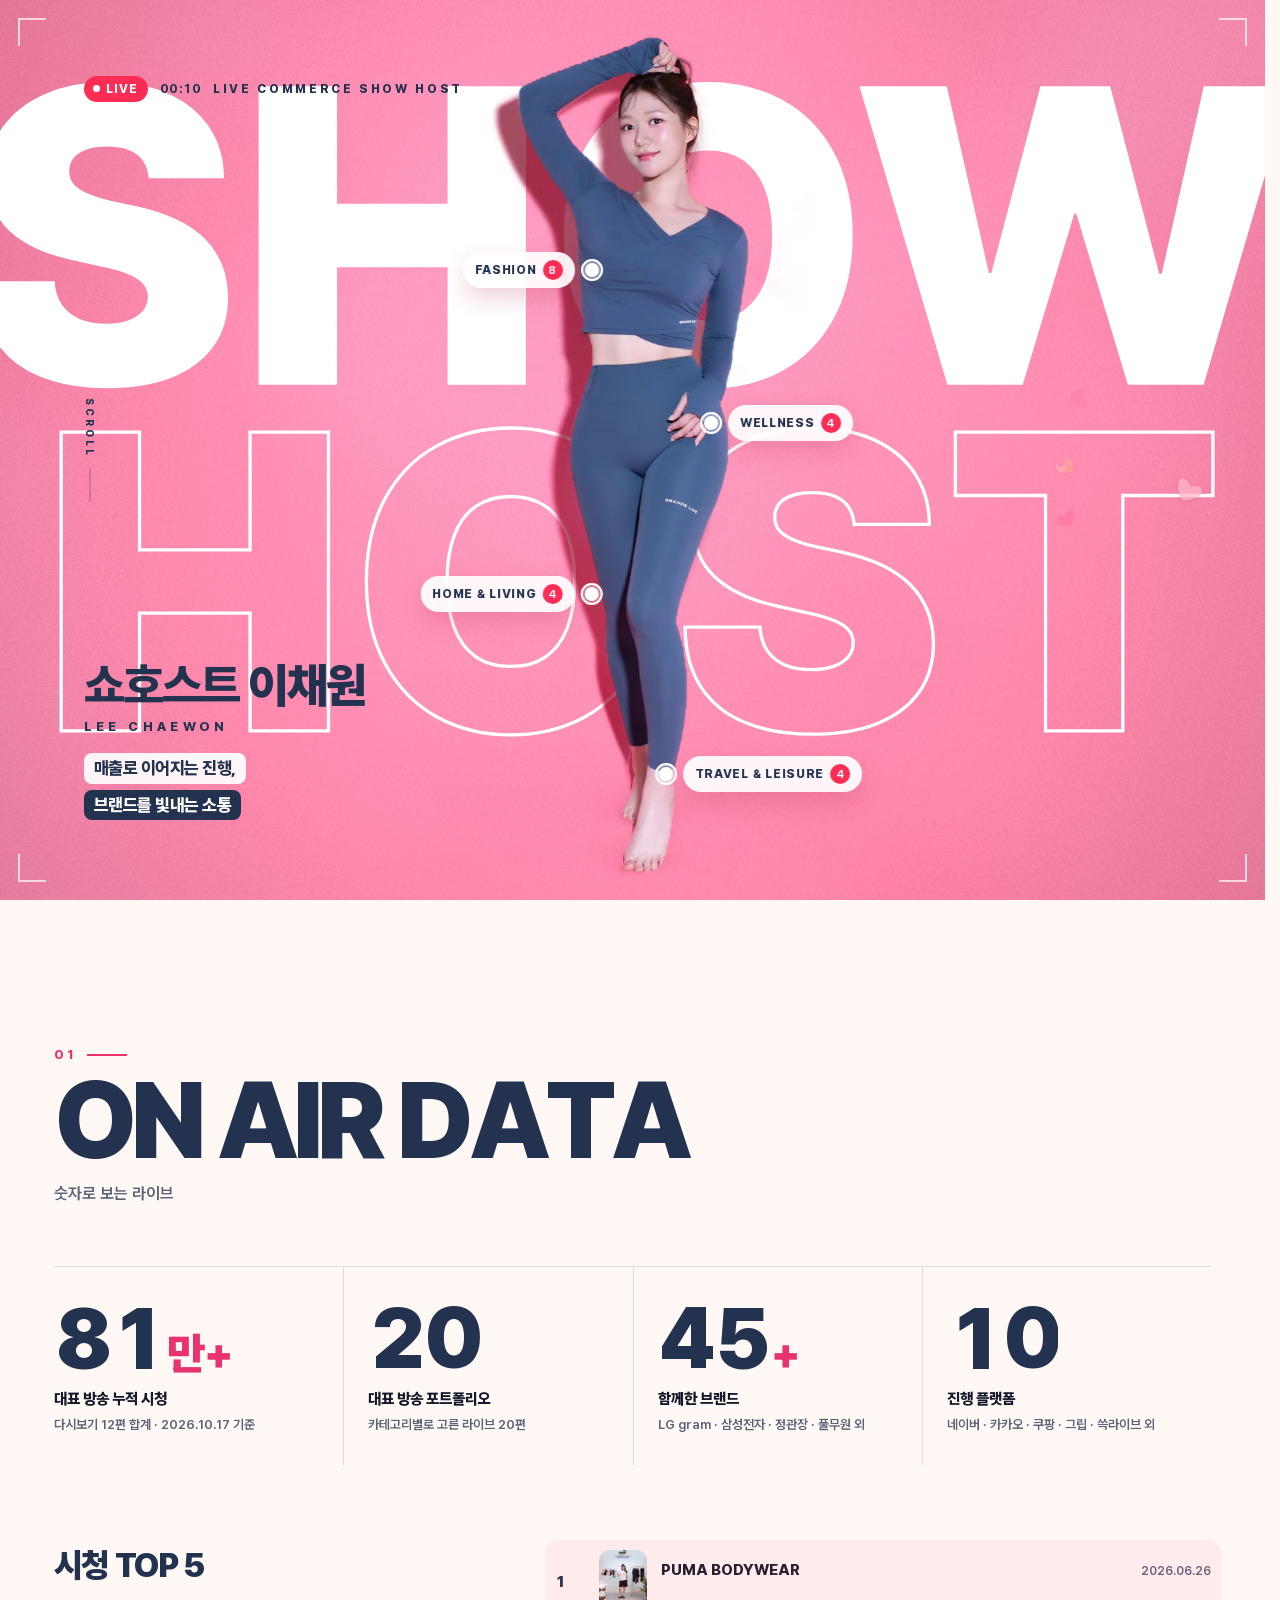
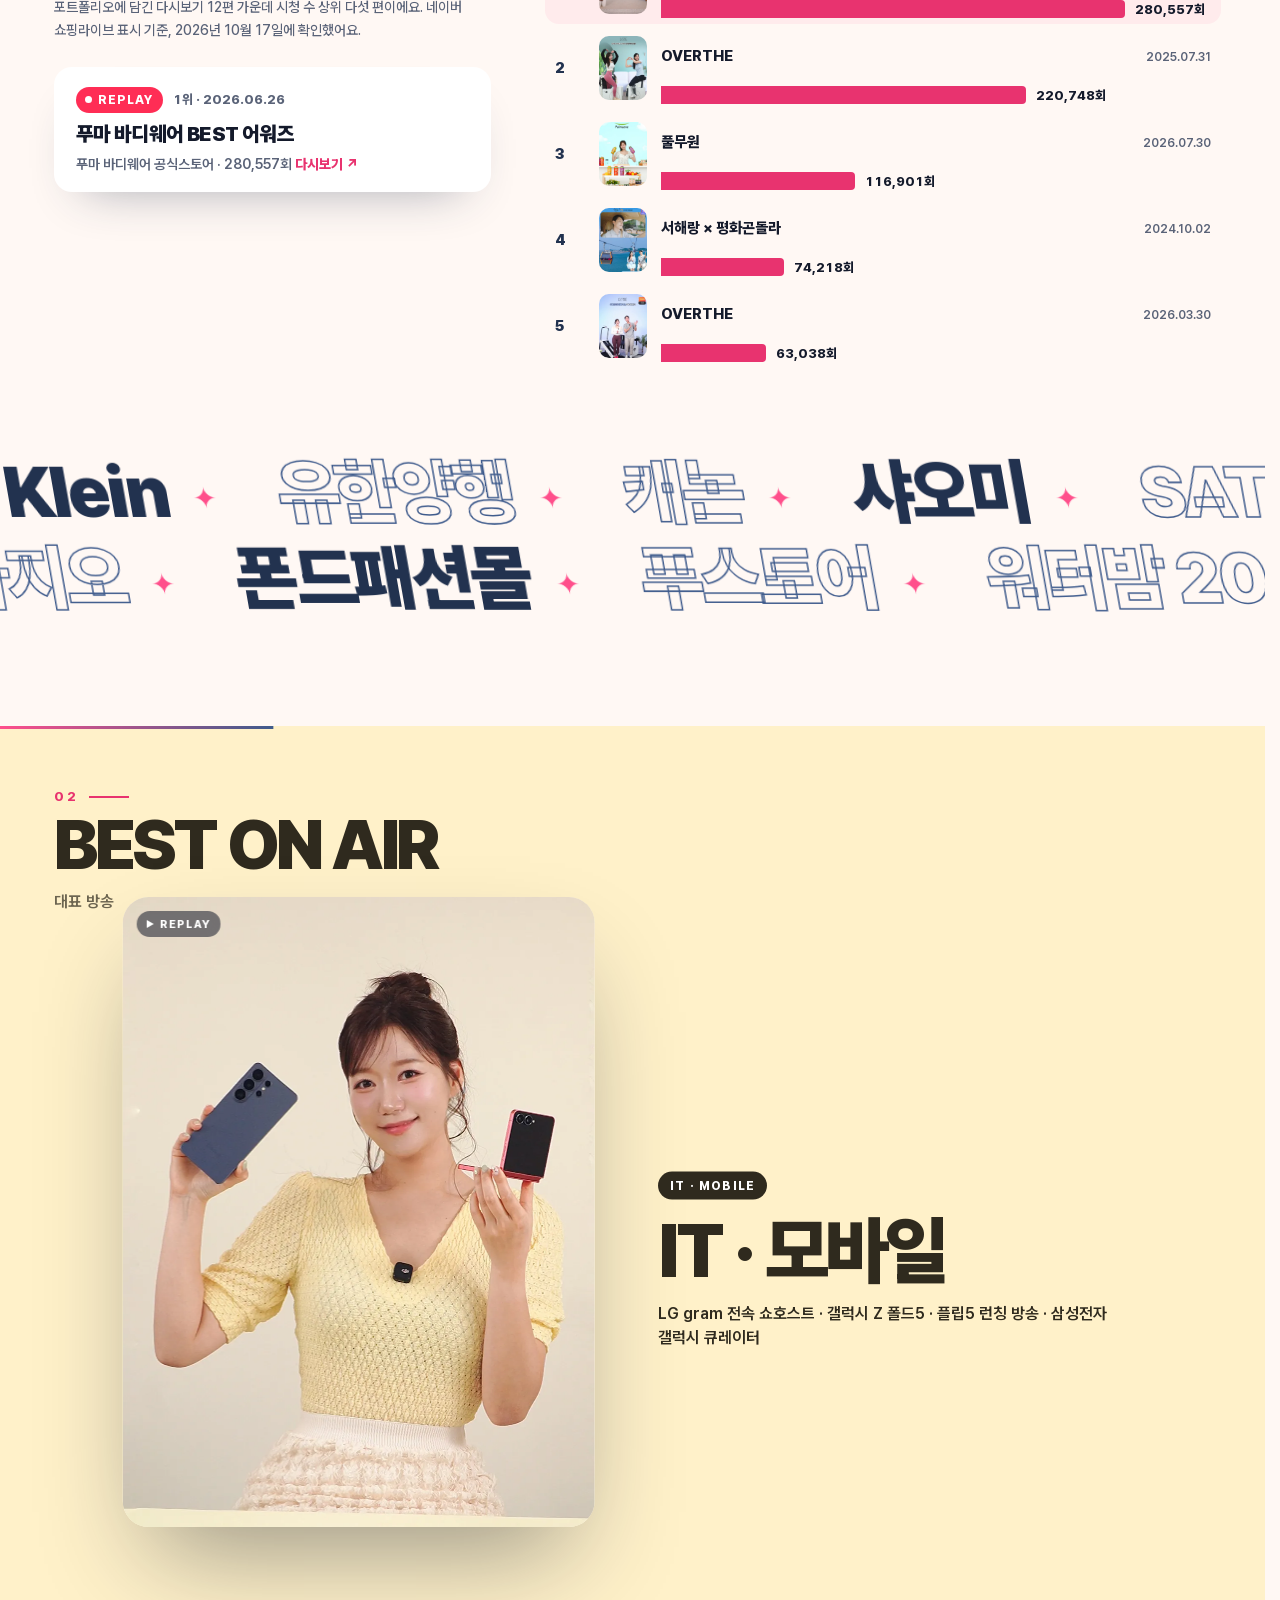
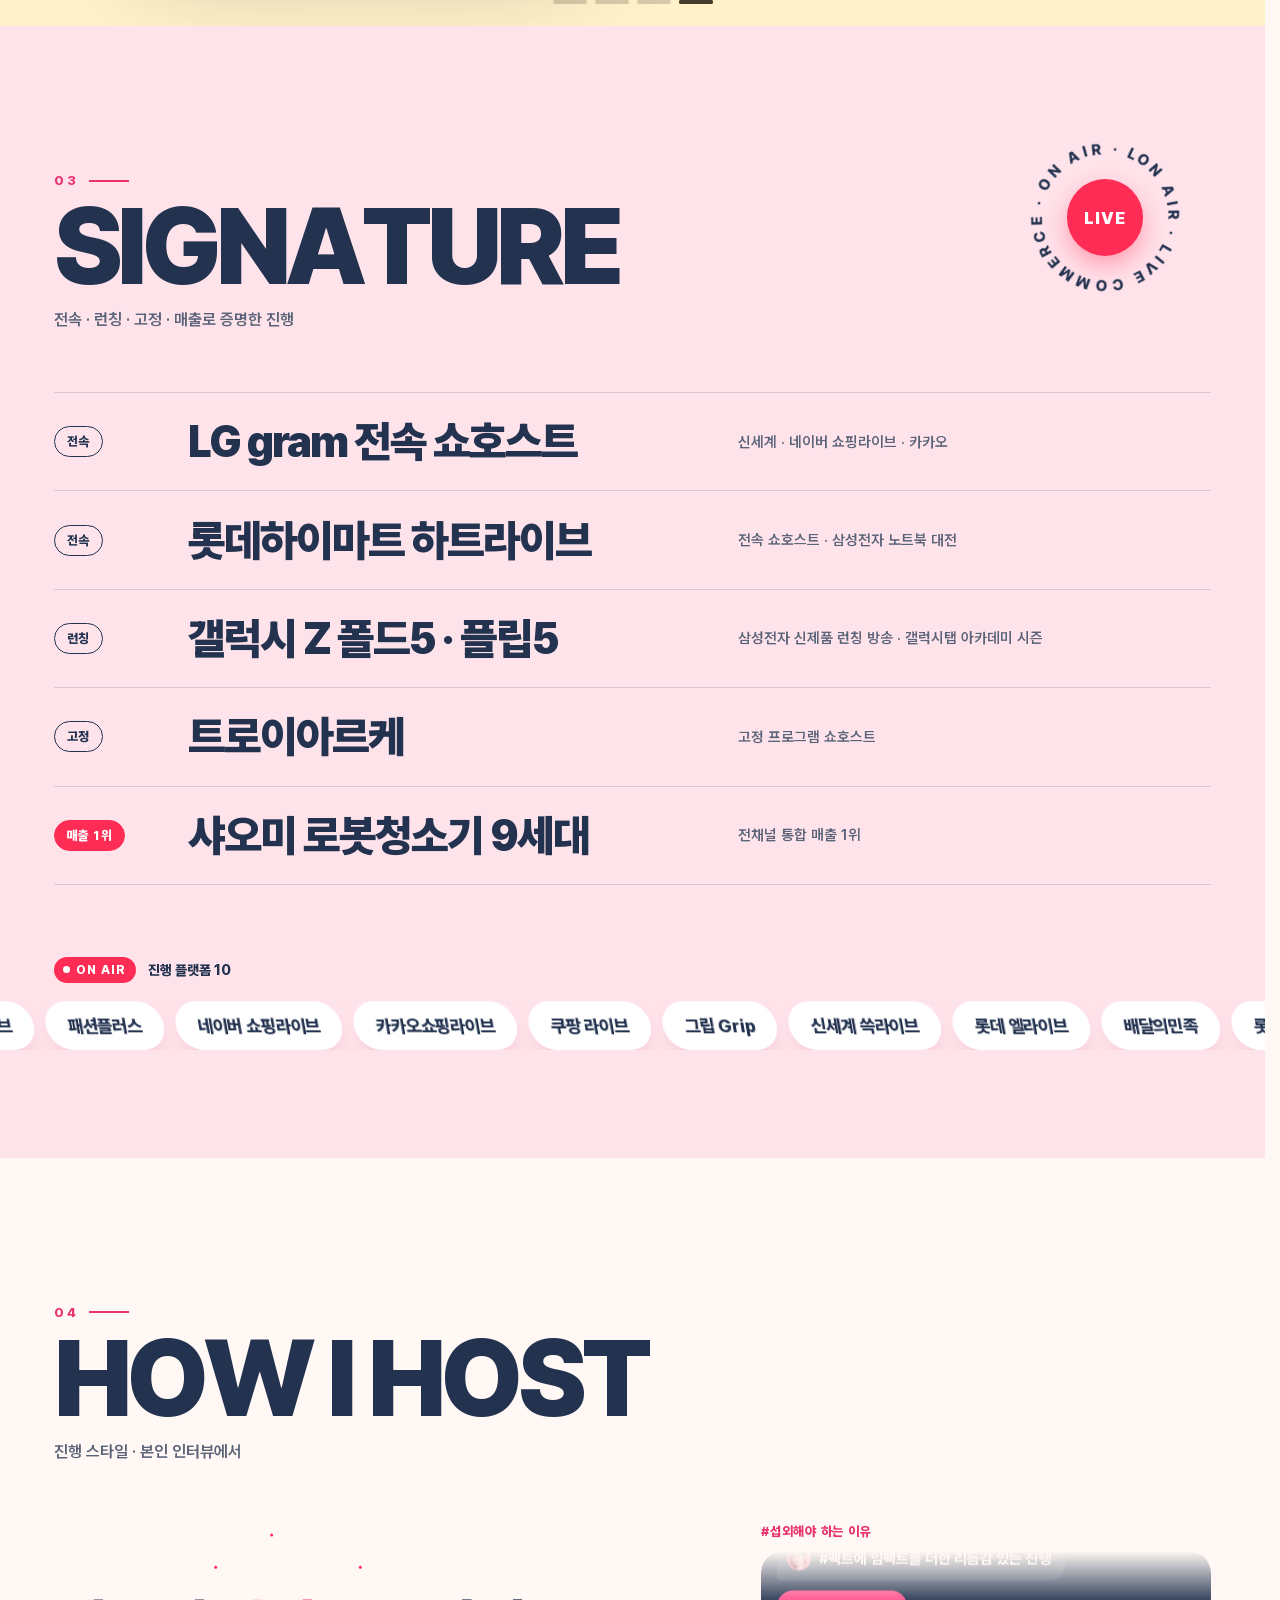
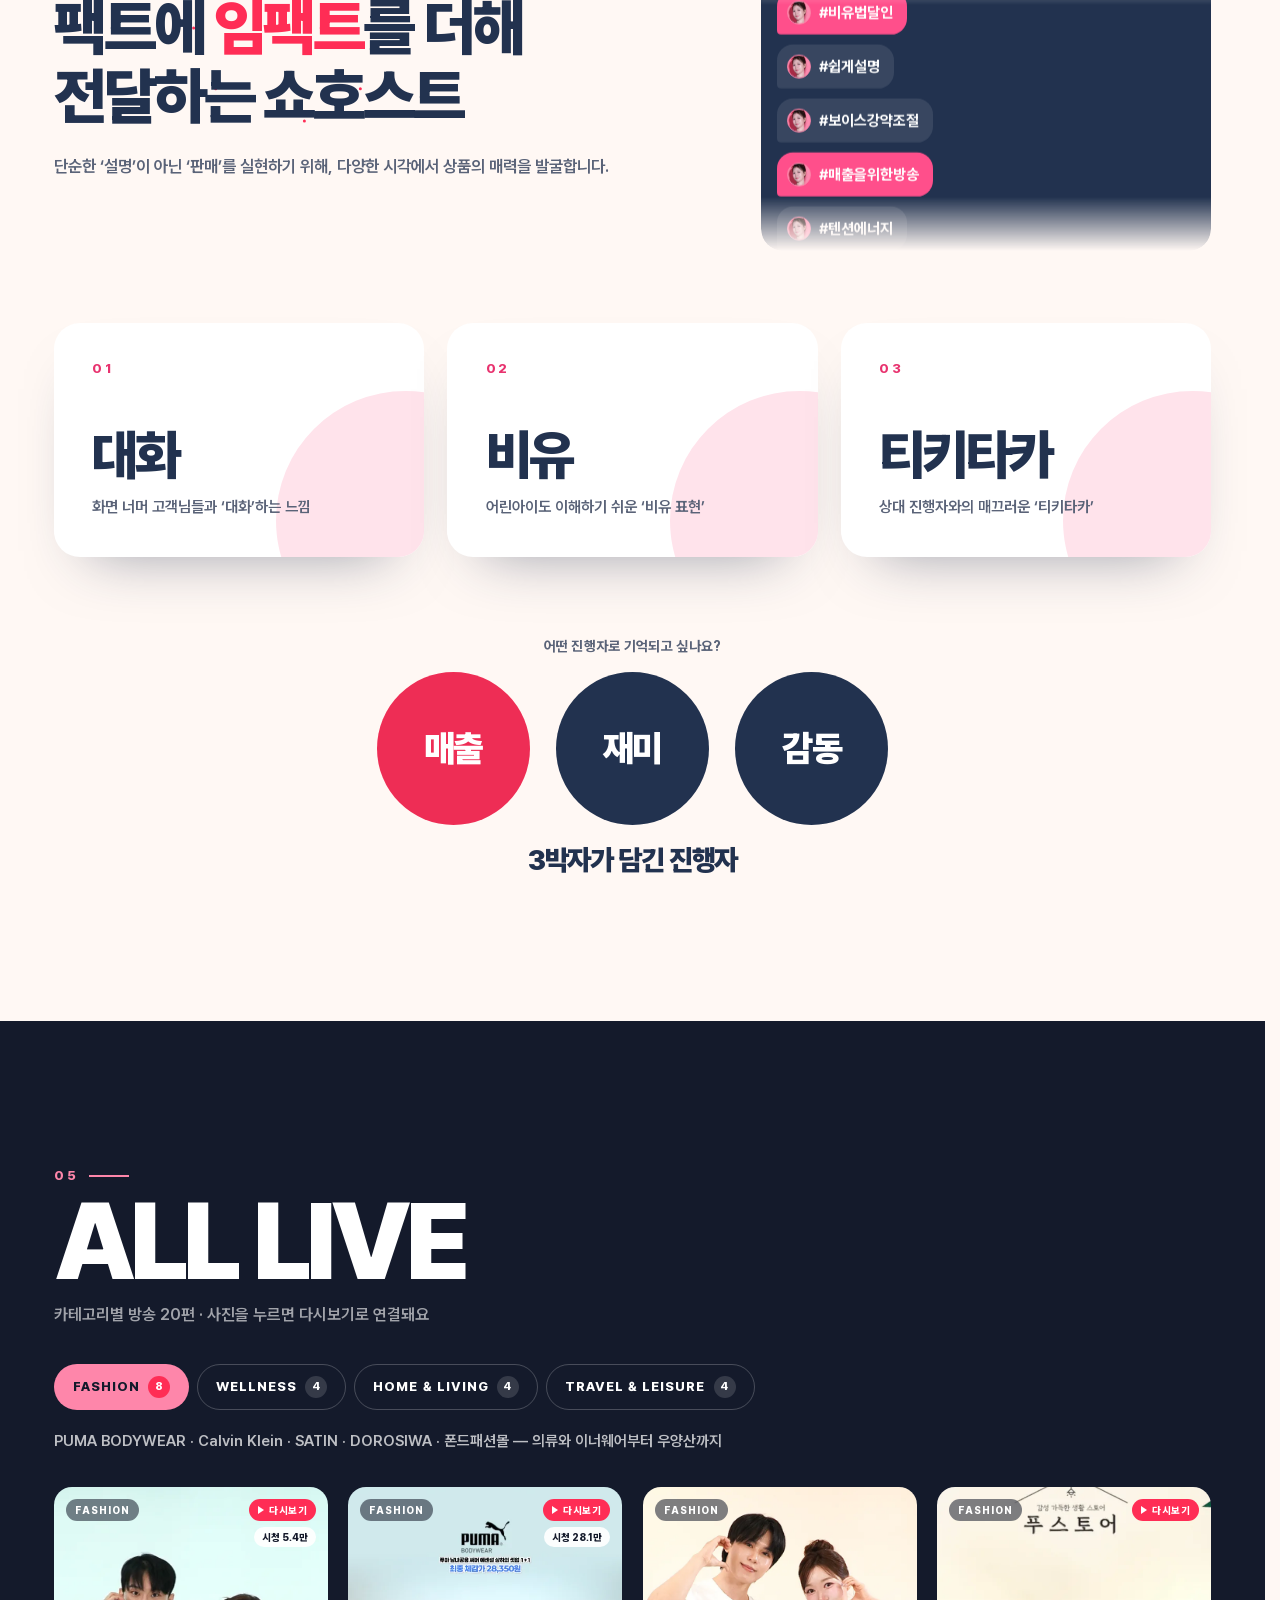
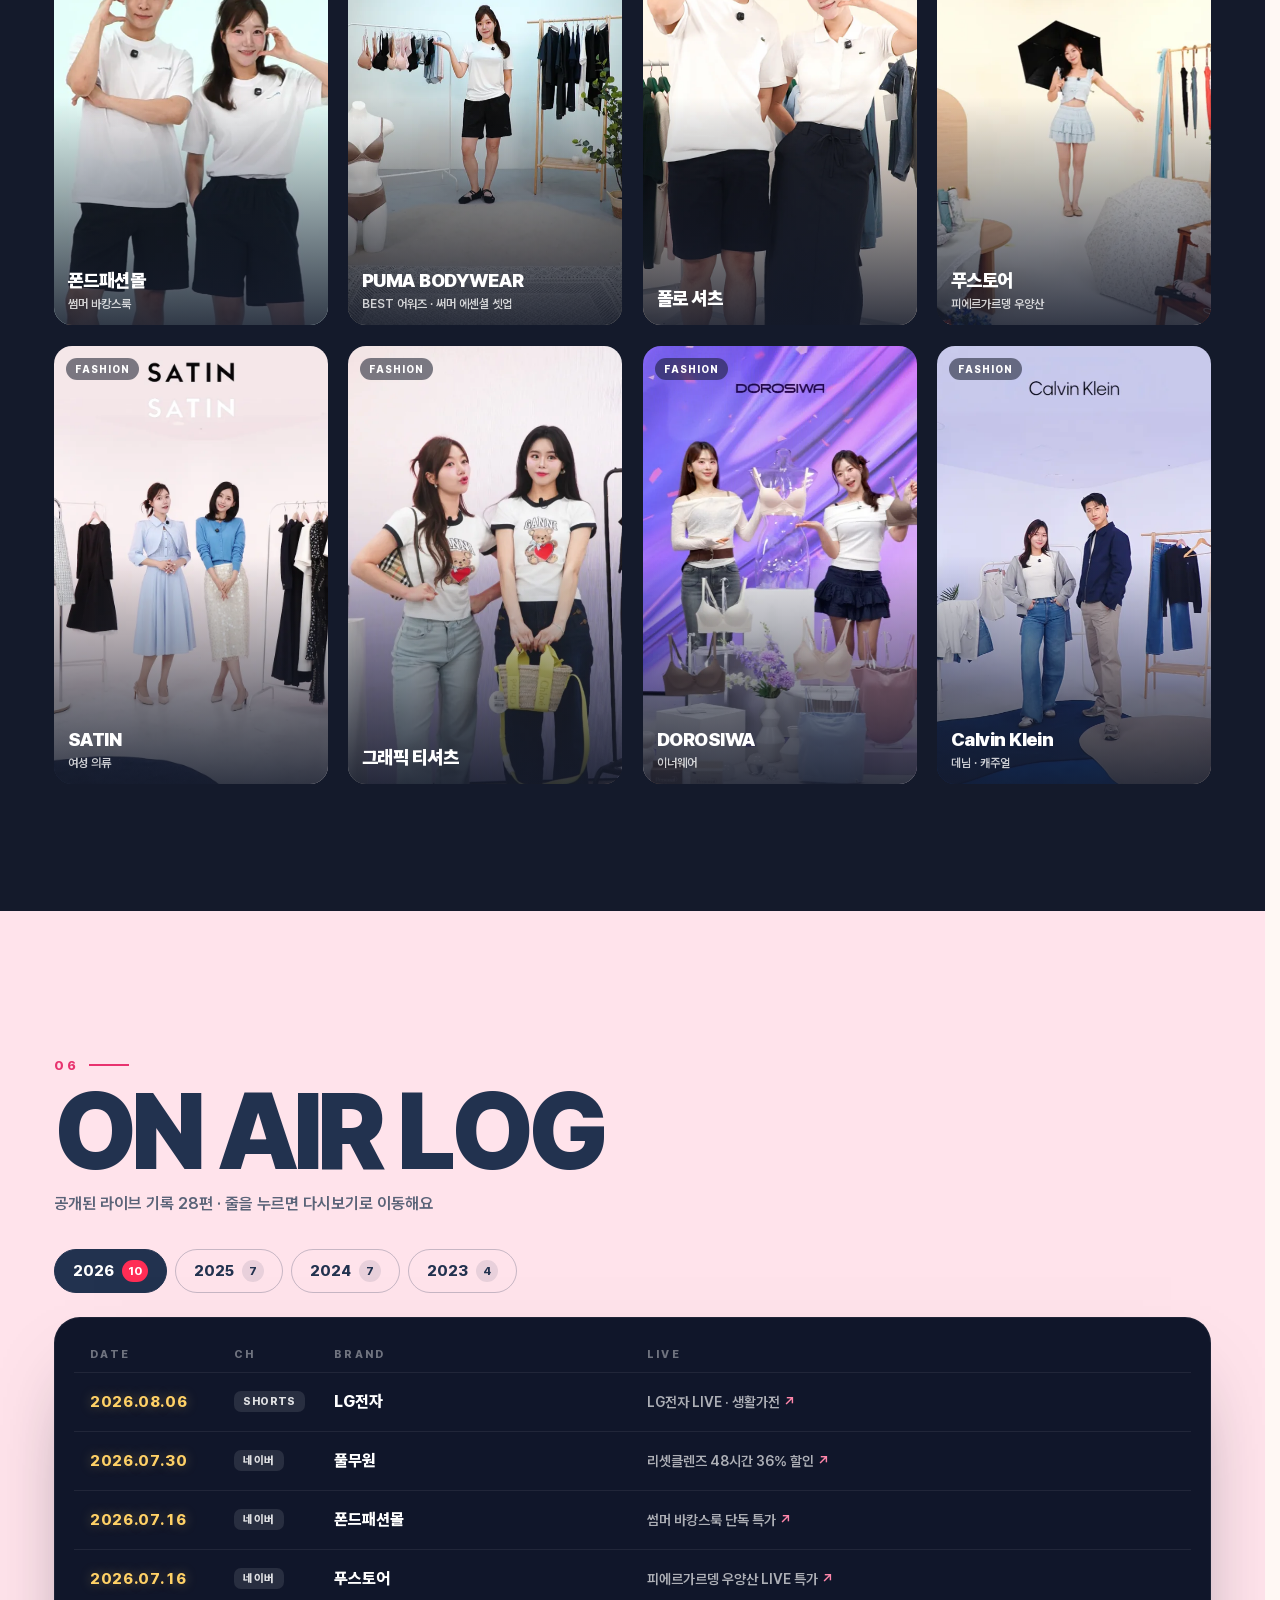
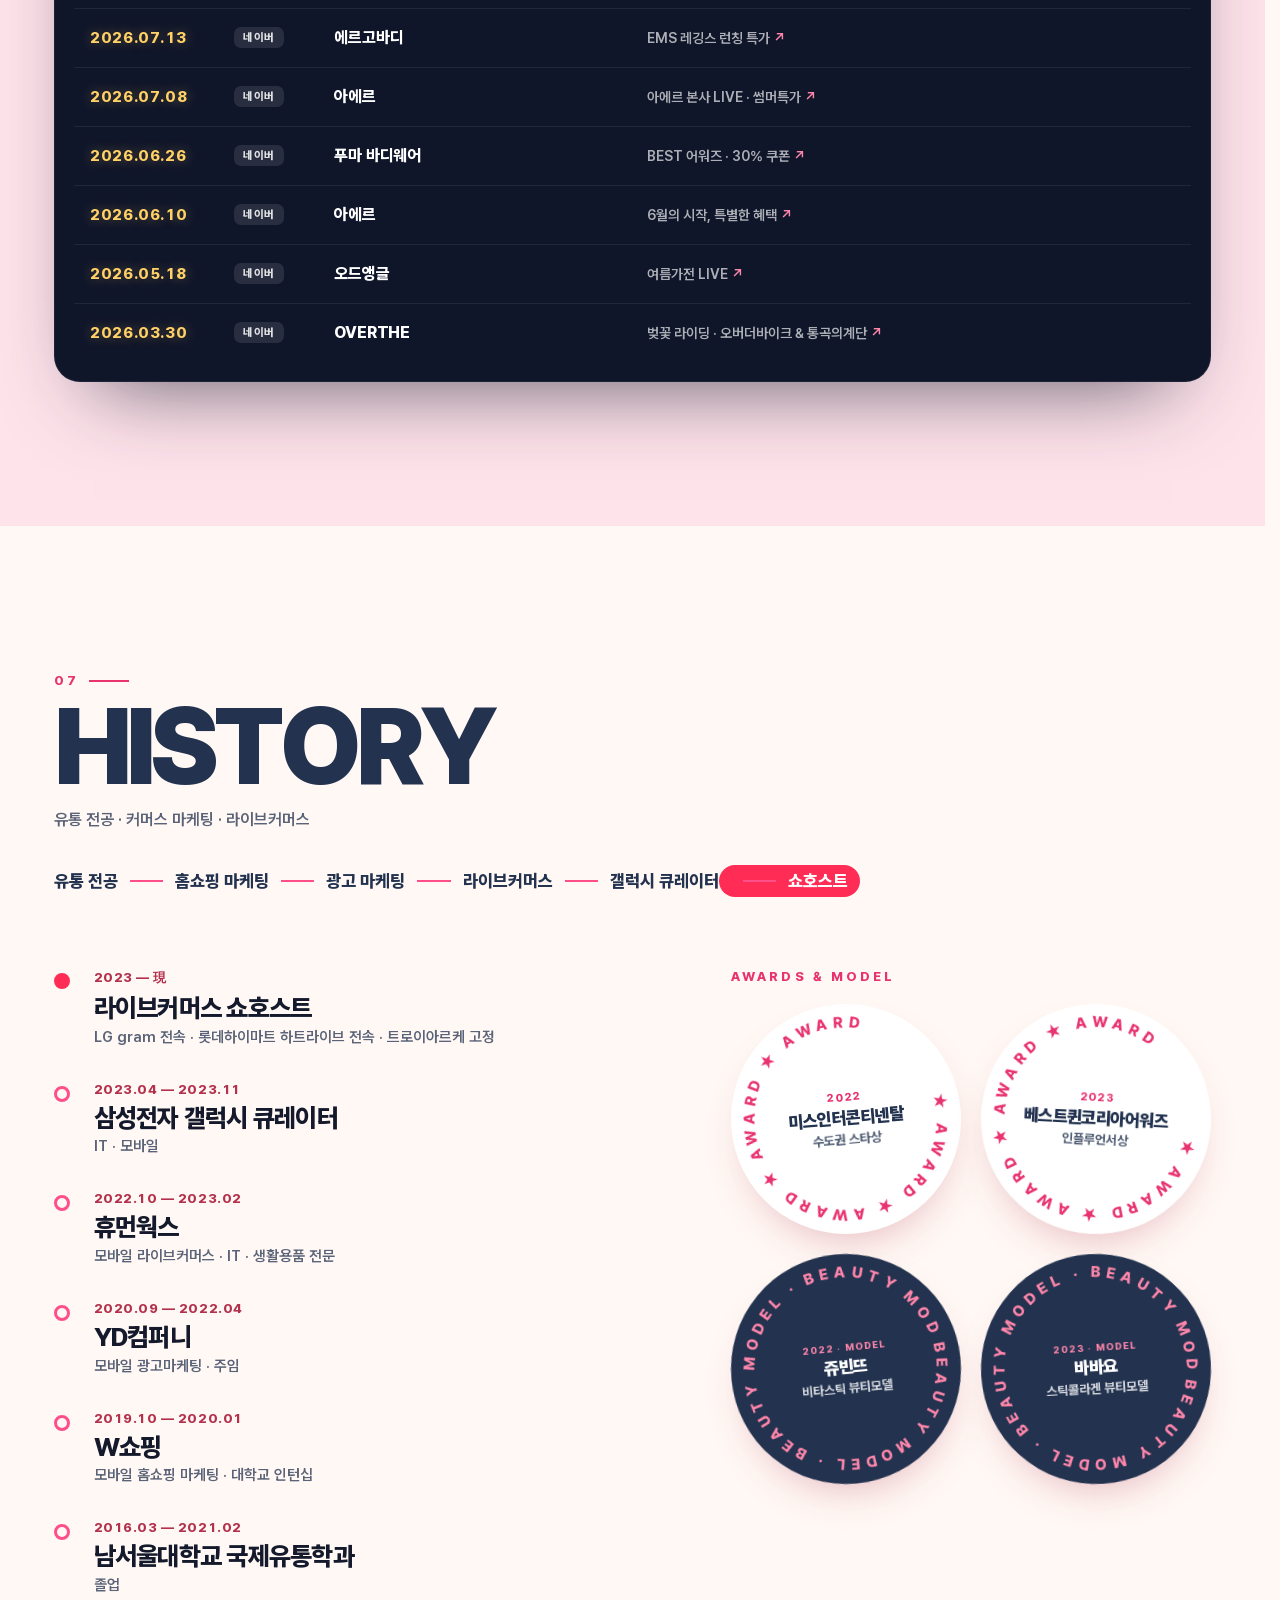
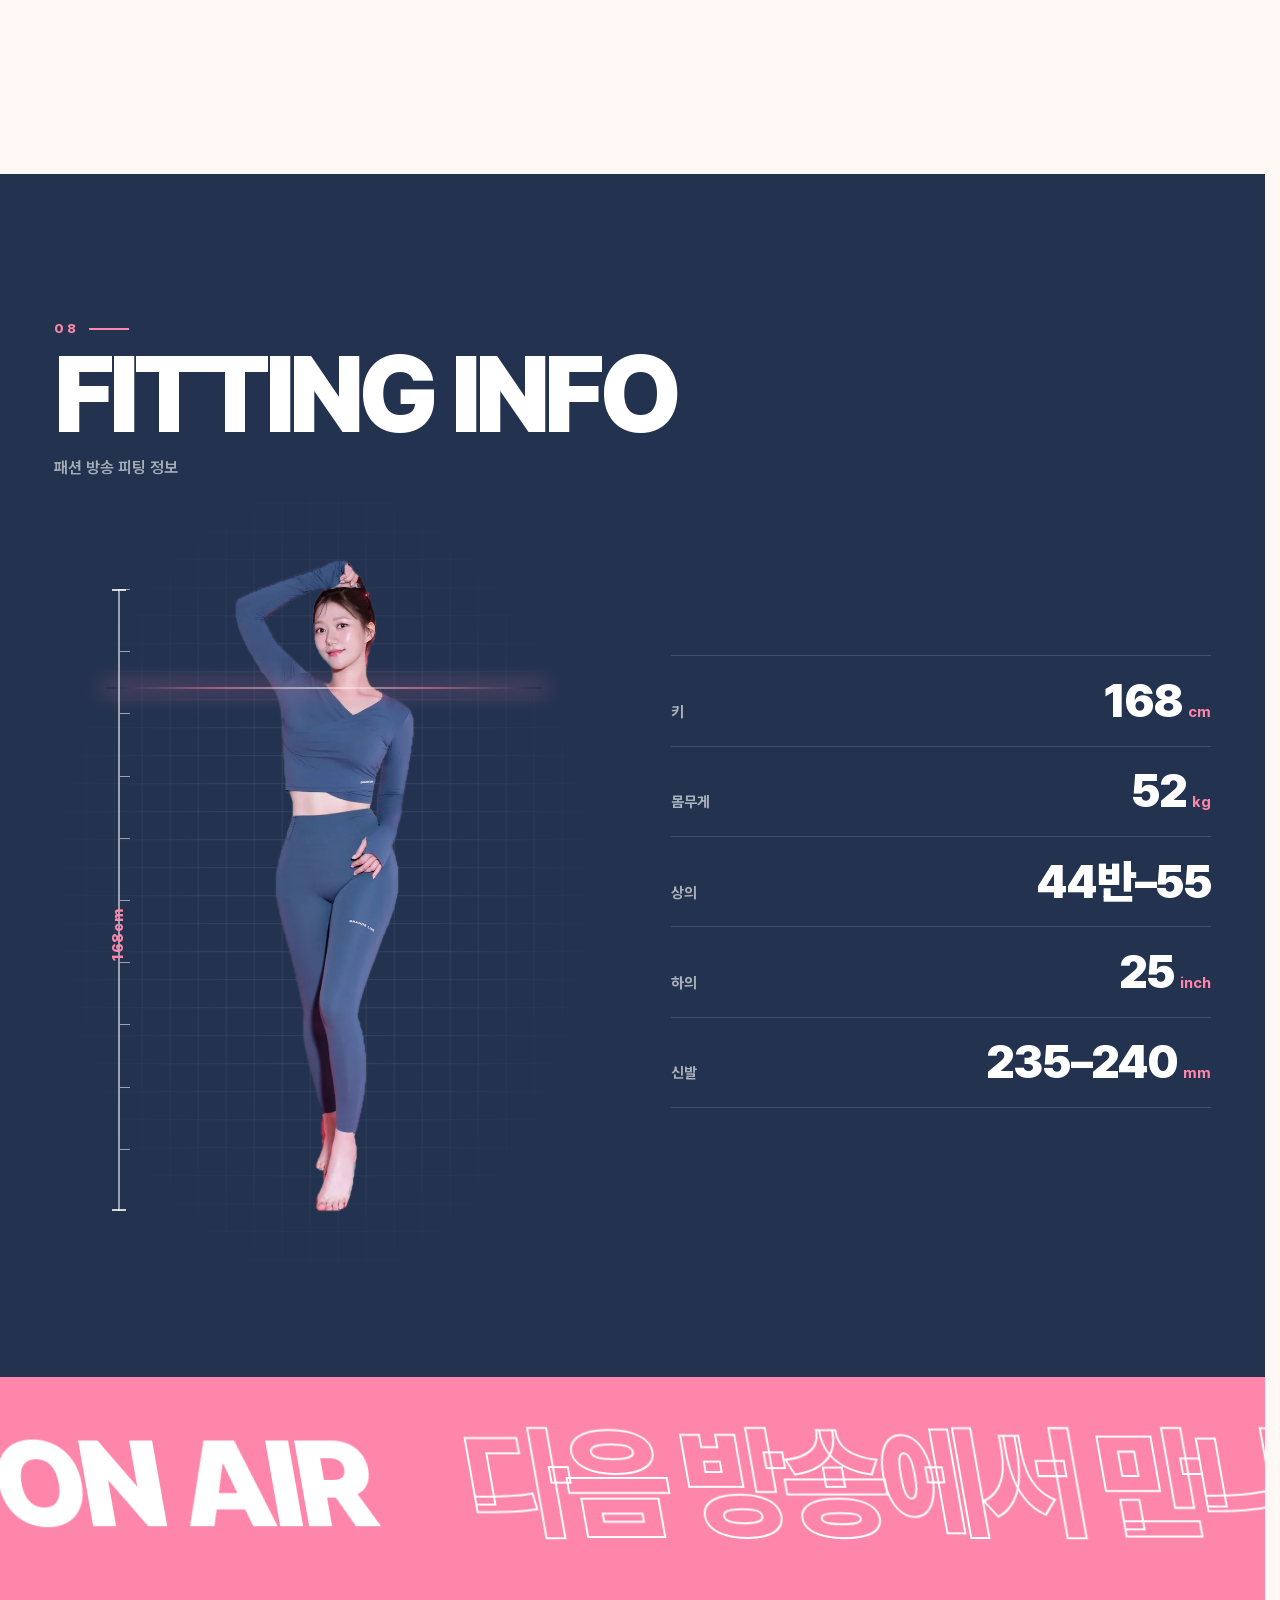
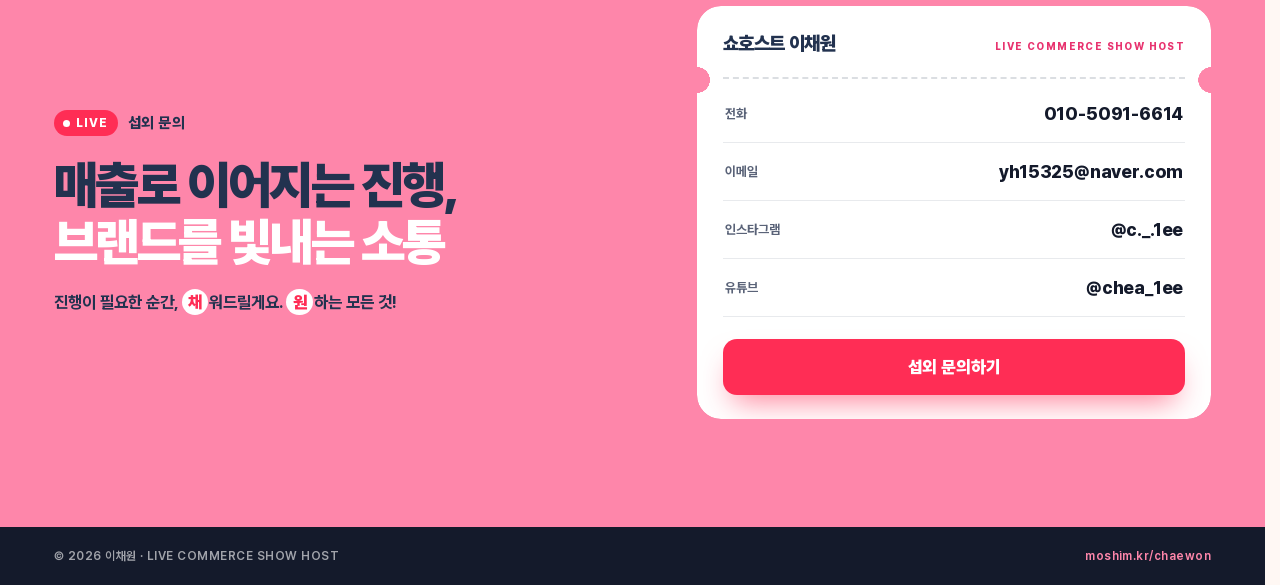
==== index.html @ 5a270fbd "Add 쇼호스트 이채원 motion portfolio for moshim.kr/chaewon Hero shot turns into a live stream on a phone, B" ====
<!doctype html>
<html lang="ko">
<head>
<meta charset="utf-8">
<meta name="viewport" content="width=device-width, initial-scale=1">
<title>쇼호스트 이채원</title>
<meta name="robots" content="noindex">
<link rel="canonical" href="https://moshim.kr/chaewon/">
<link rel="icon" href="chaewon/favicon.svg" type="image/svg+xml">
<meta http-equiv="refresh" content="0; url=chaewon/">
<script>location.replace('chaewon/' + location.search + location.hash);</script>
<style>body{margin:0;min-height:100vh;display:grid;place-items:center;background:#fe86aa;color:#22324f;font:700 16px/1.5 -apple-system,BlinkMacSystemFont,system-ui,sans-serif}a{color:inherit}</style>
</head>
<body><a href="chaewon/">쇼호스트 이채원 페이지로 이동</a></body>
</html>
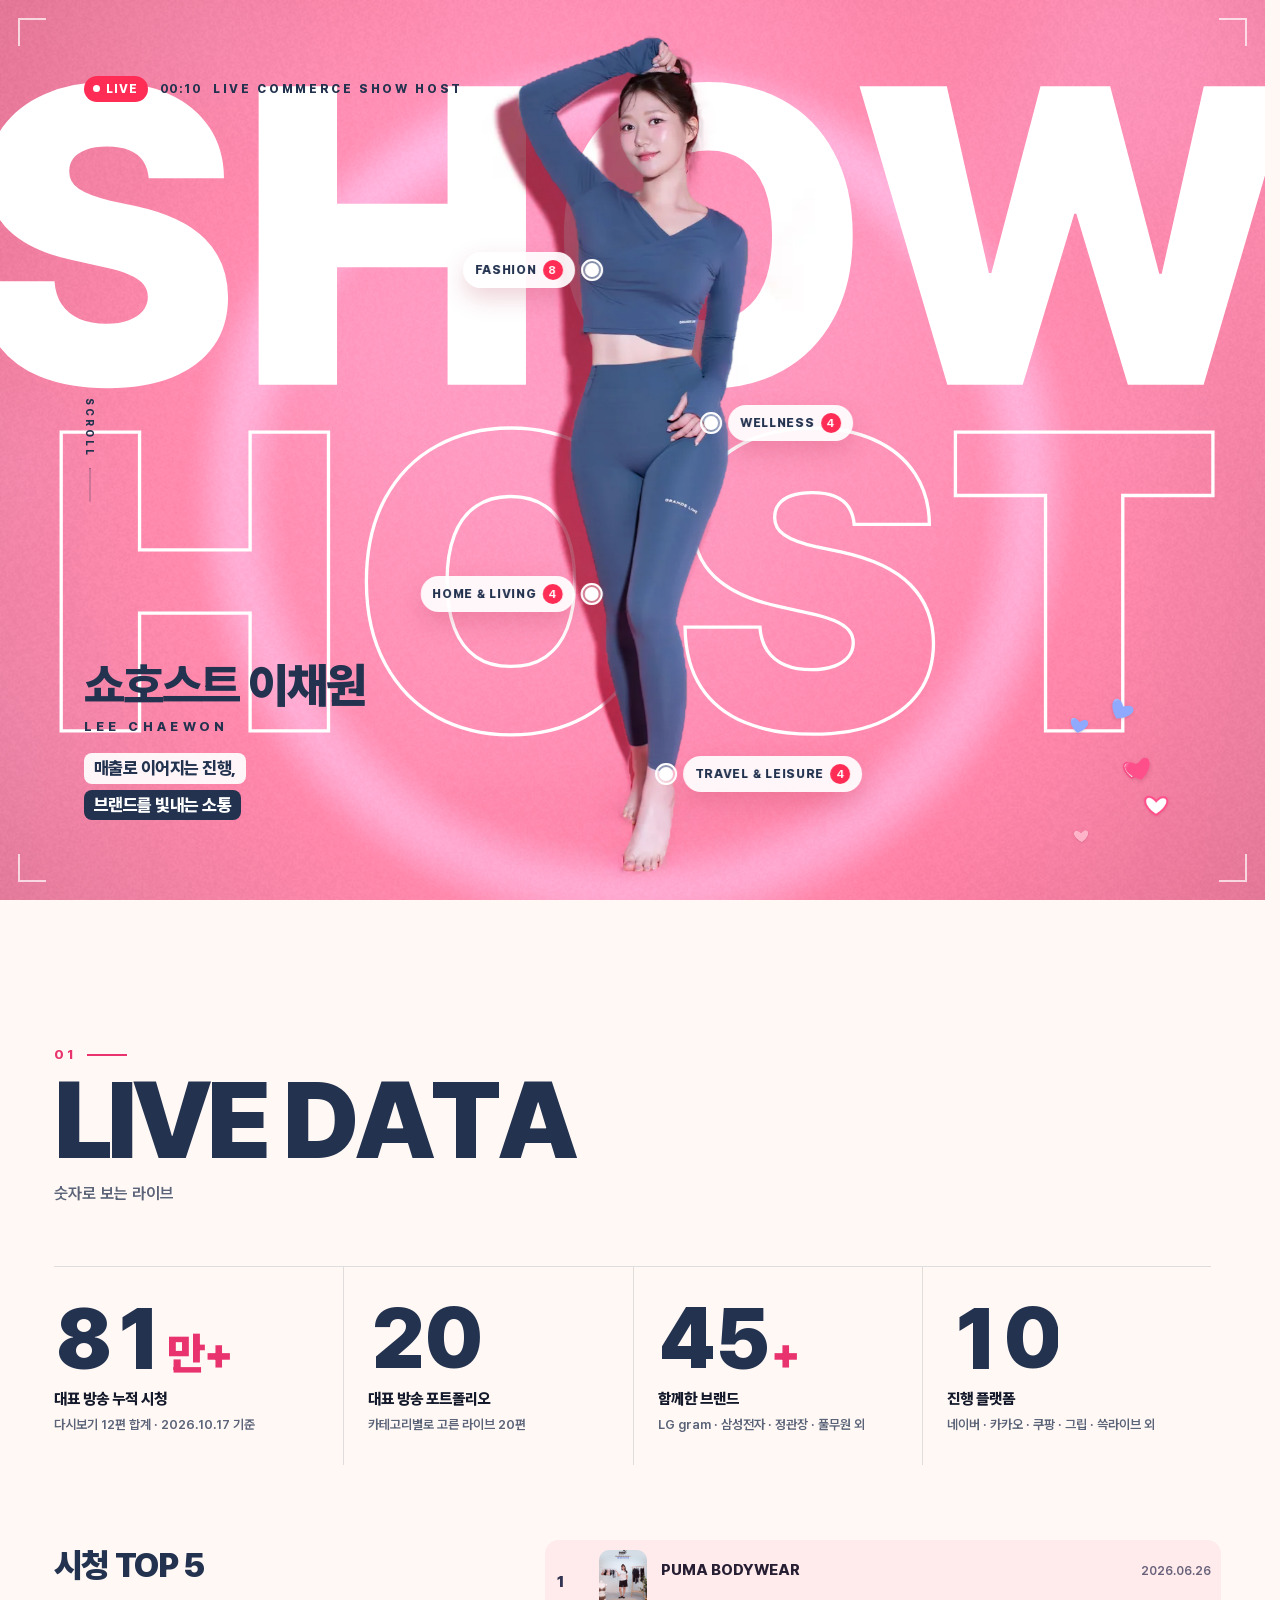
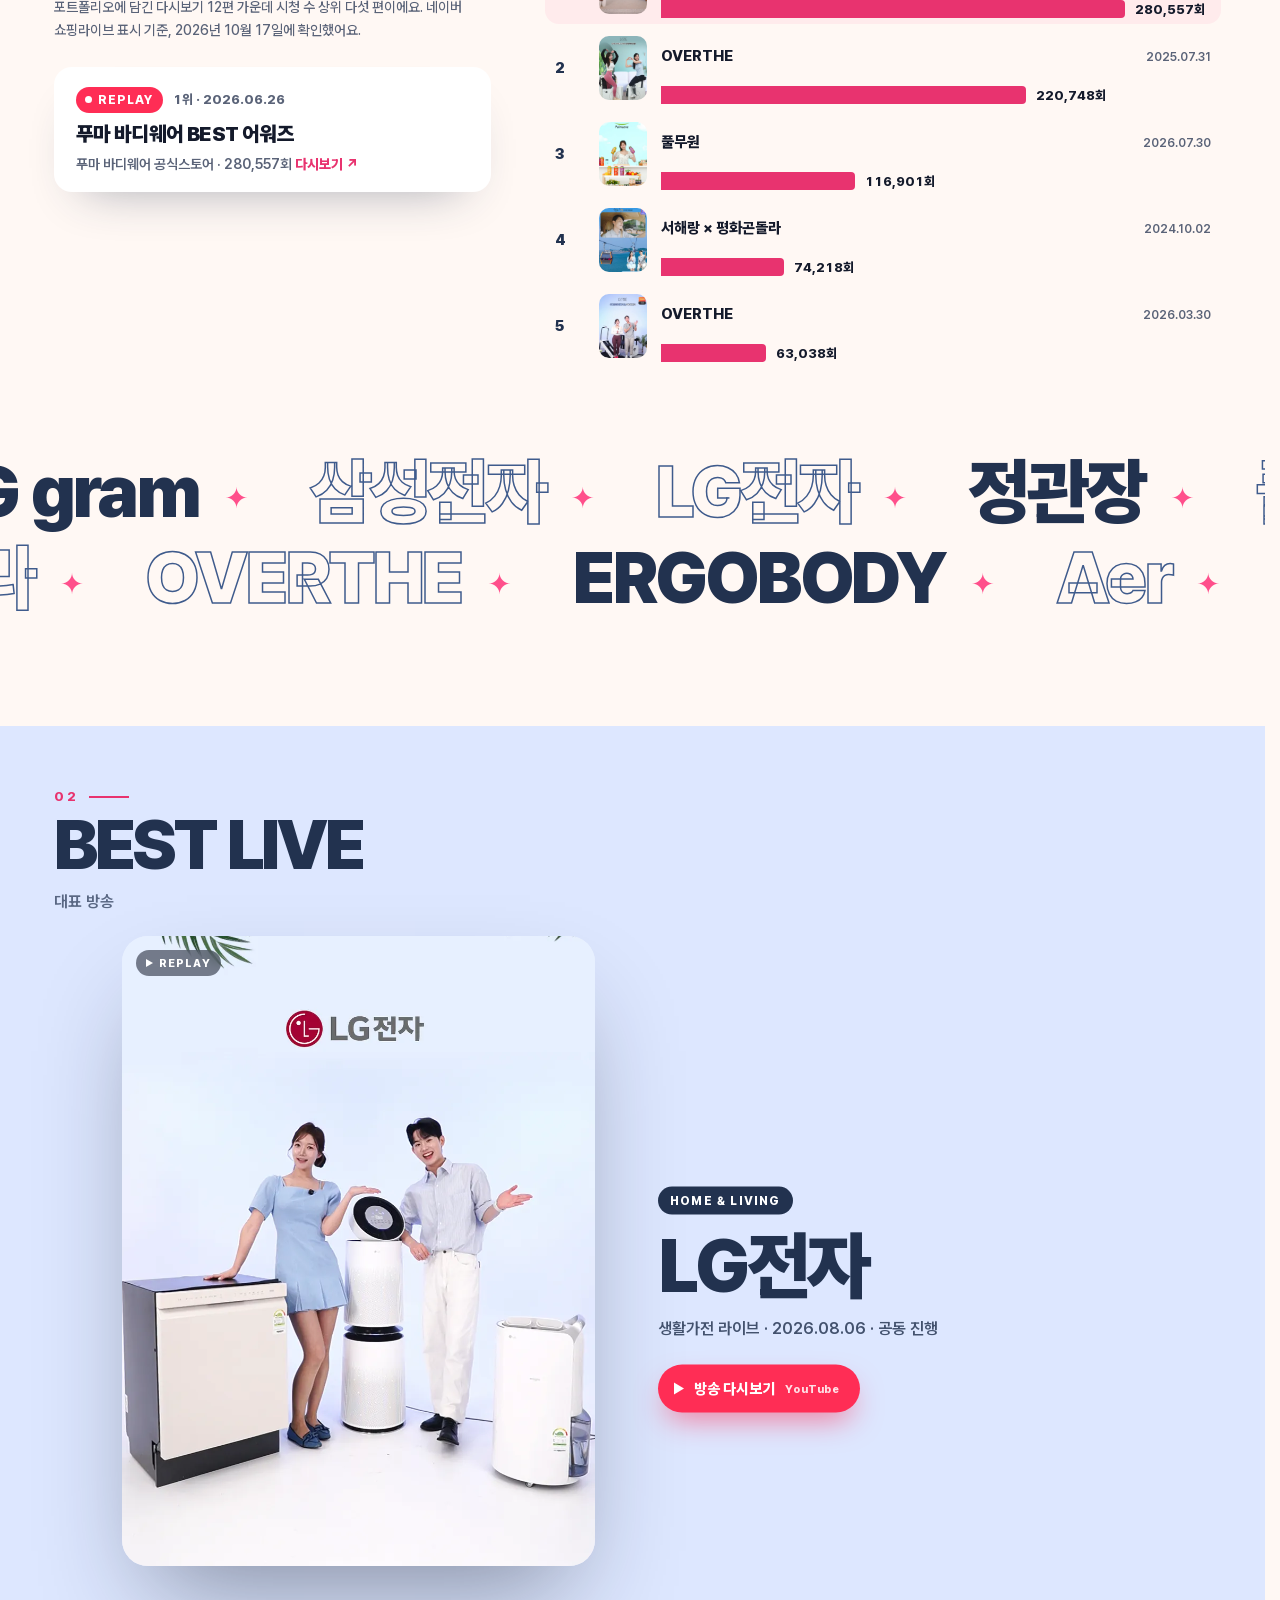
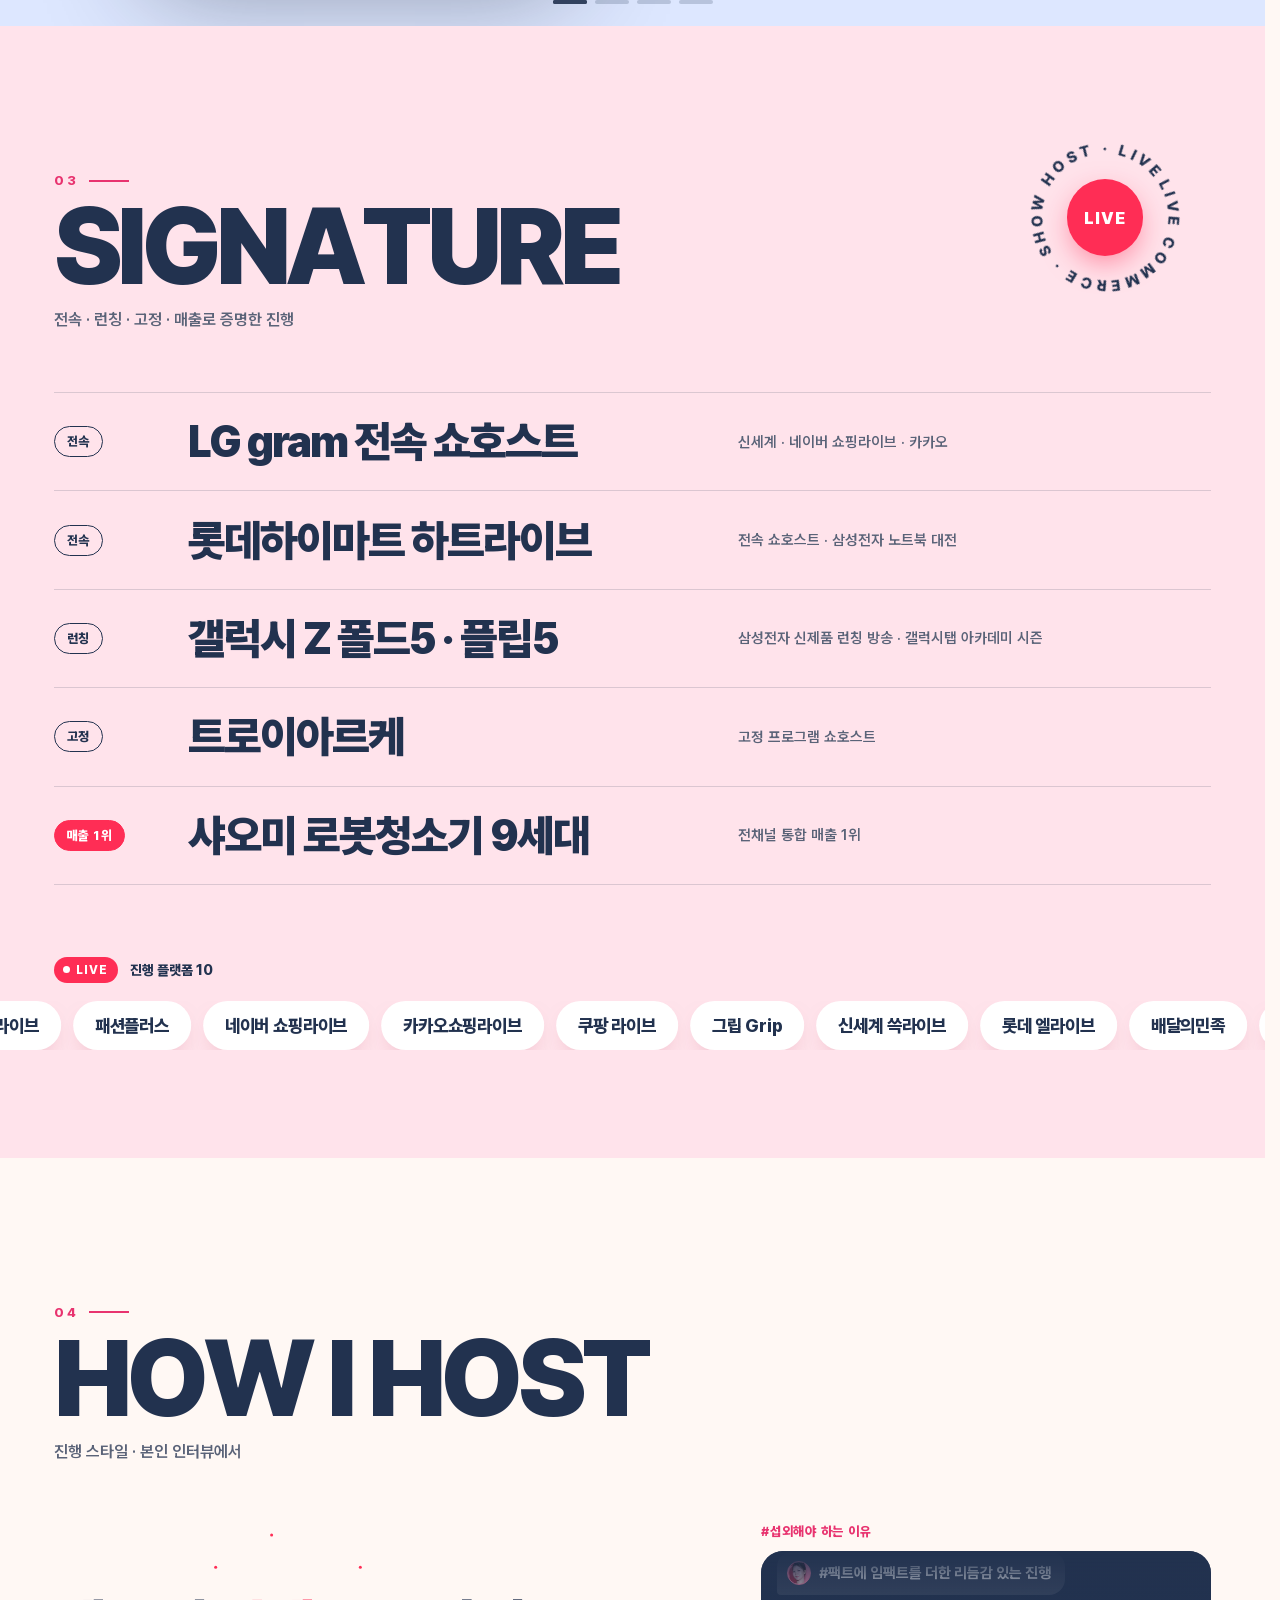
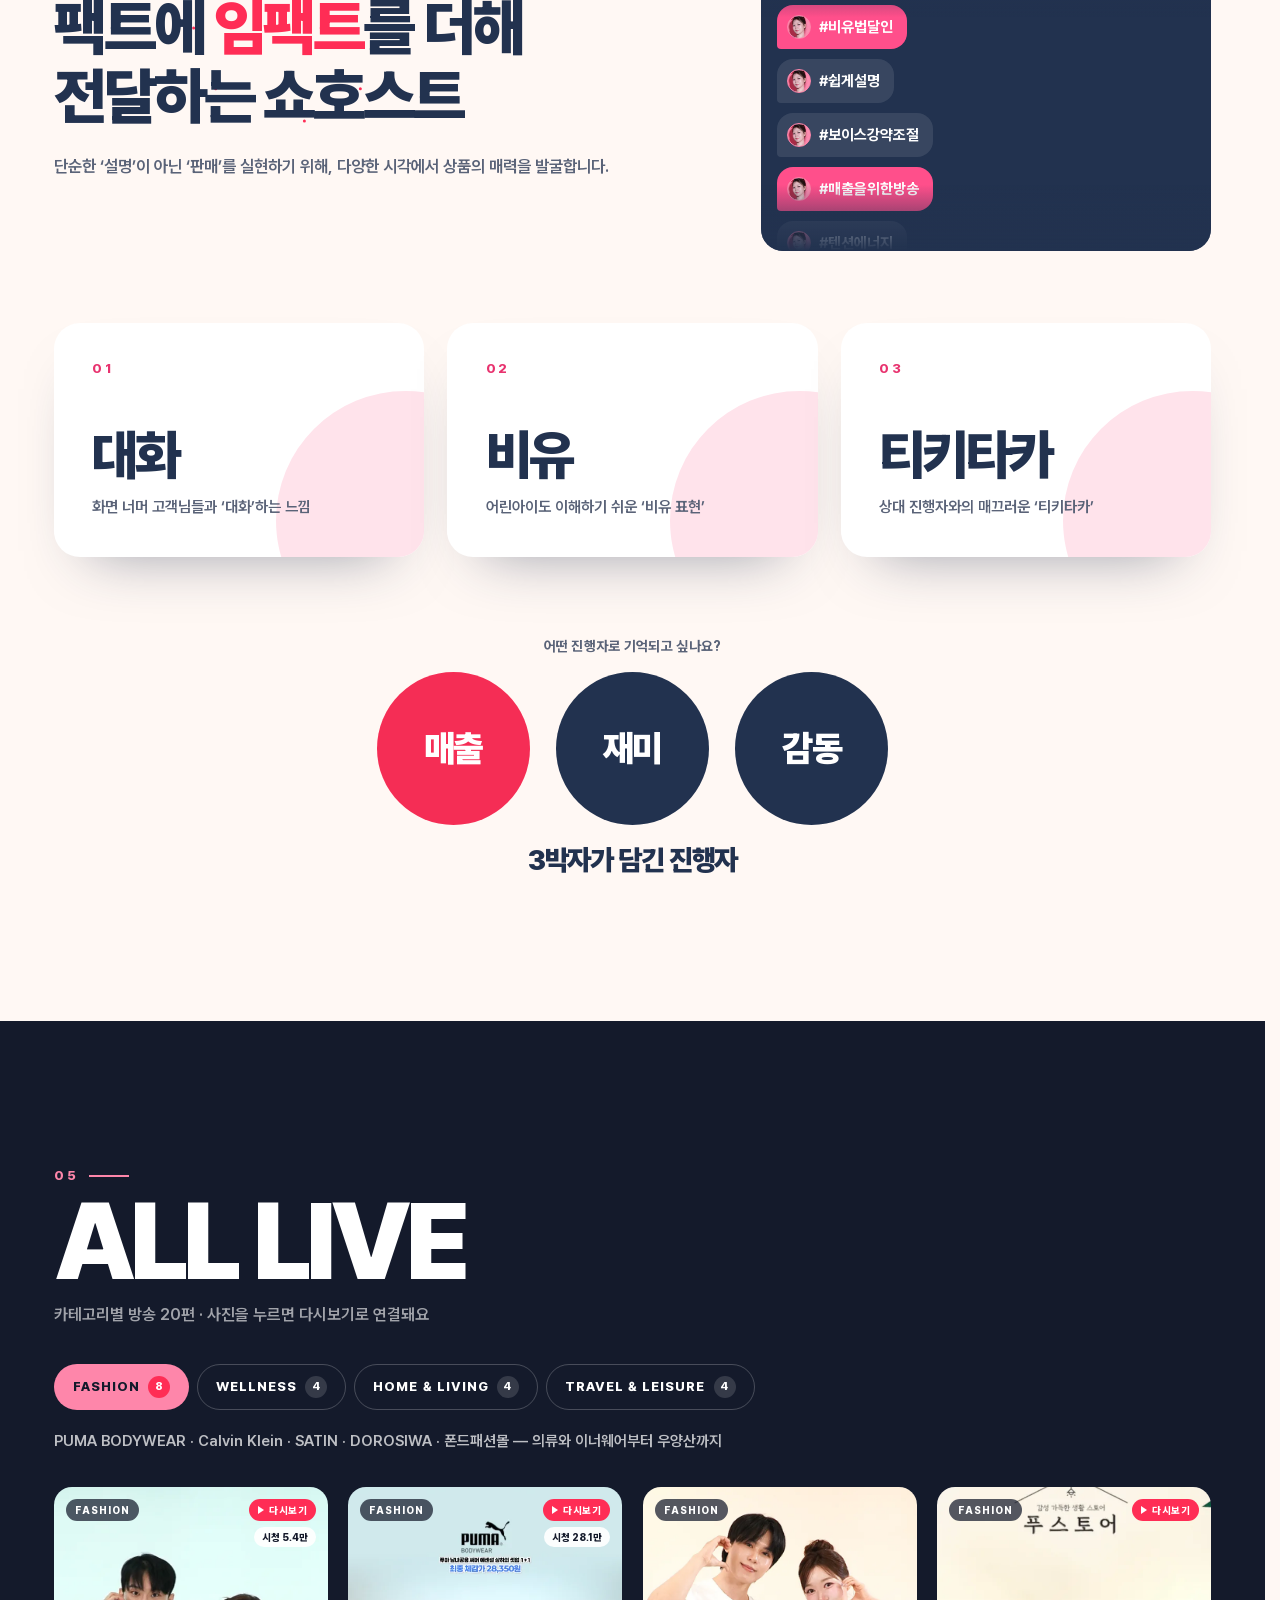
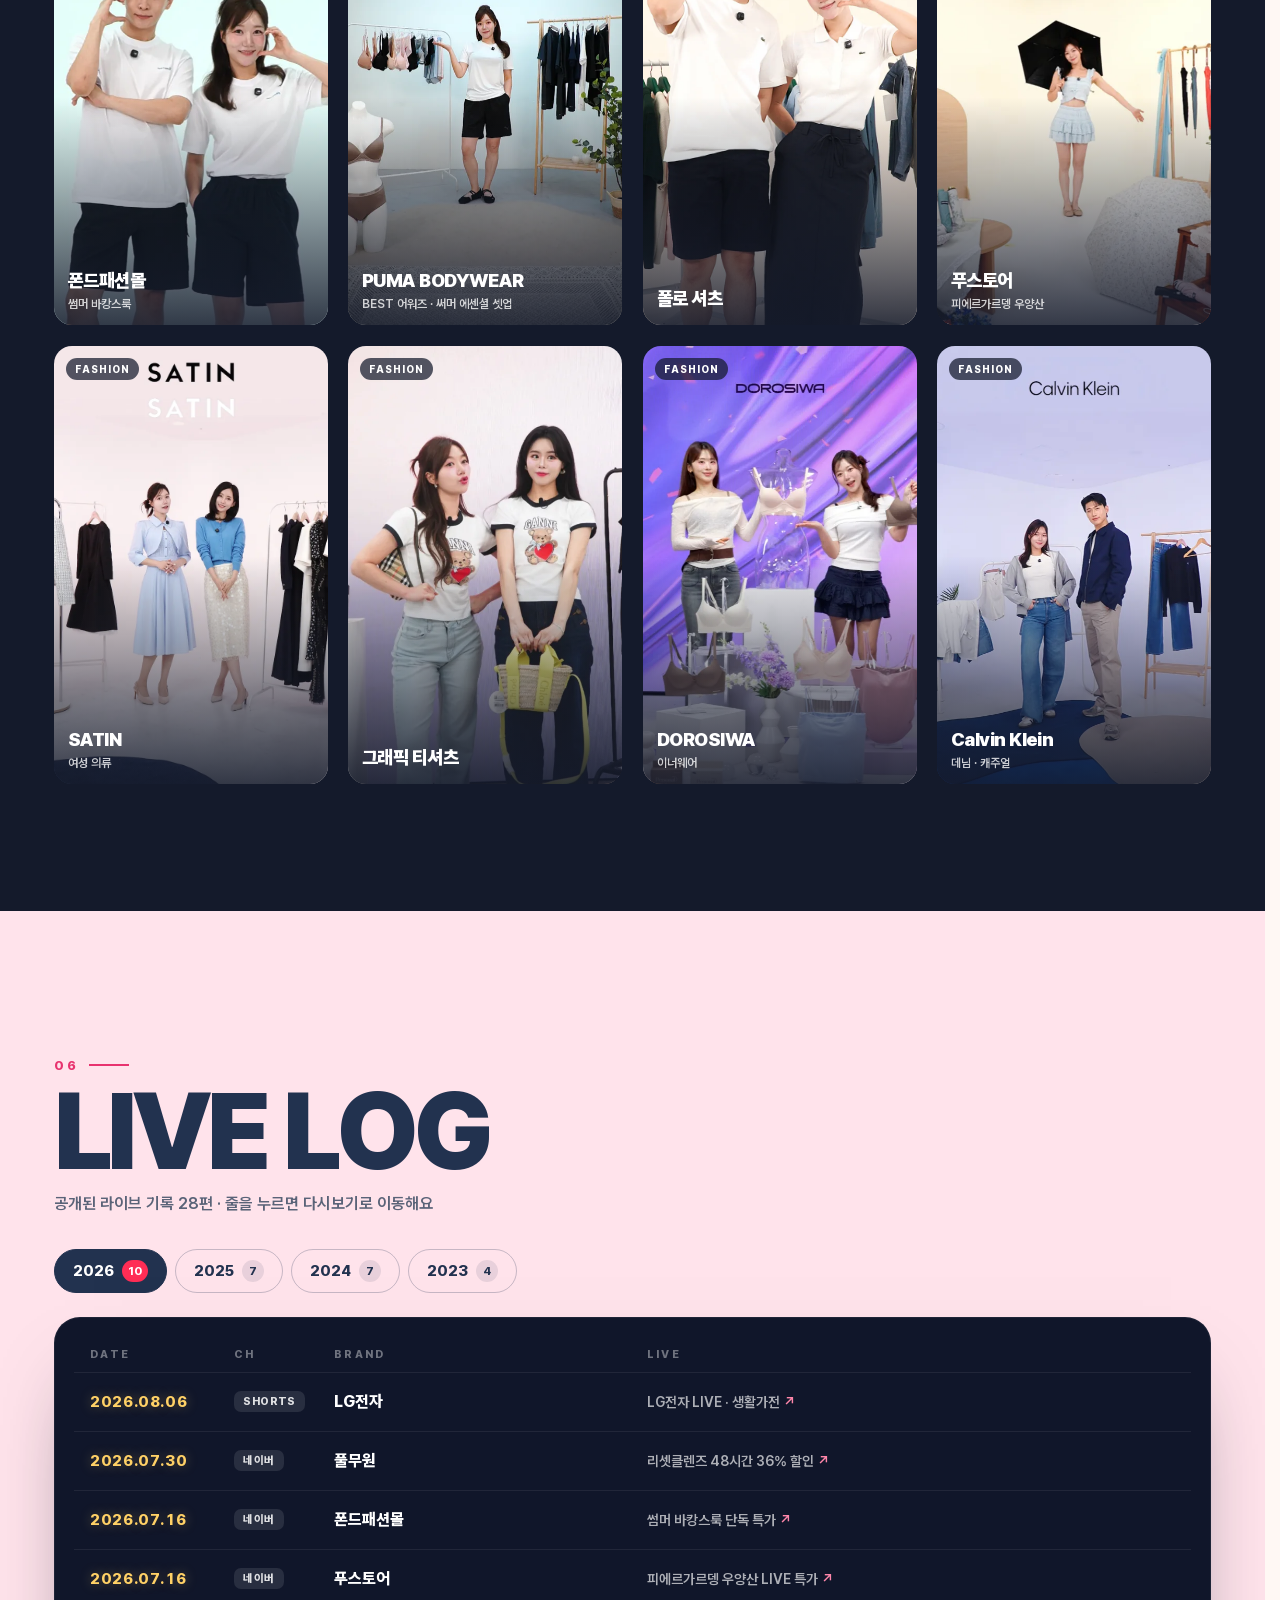
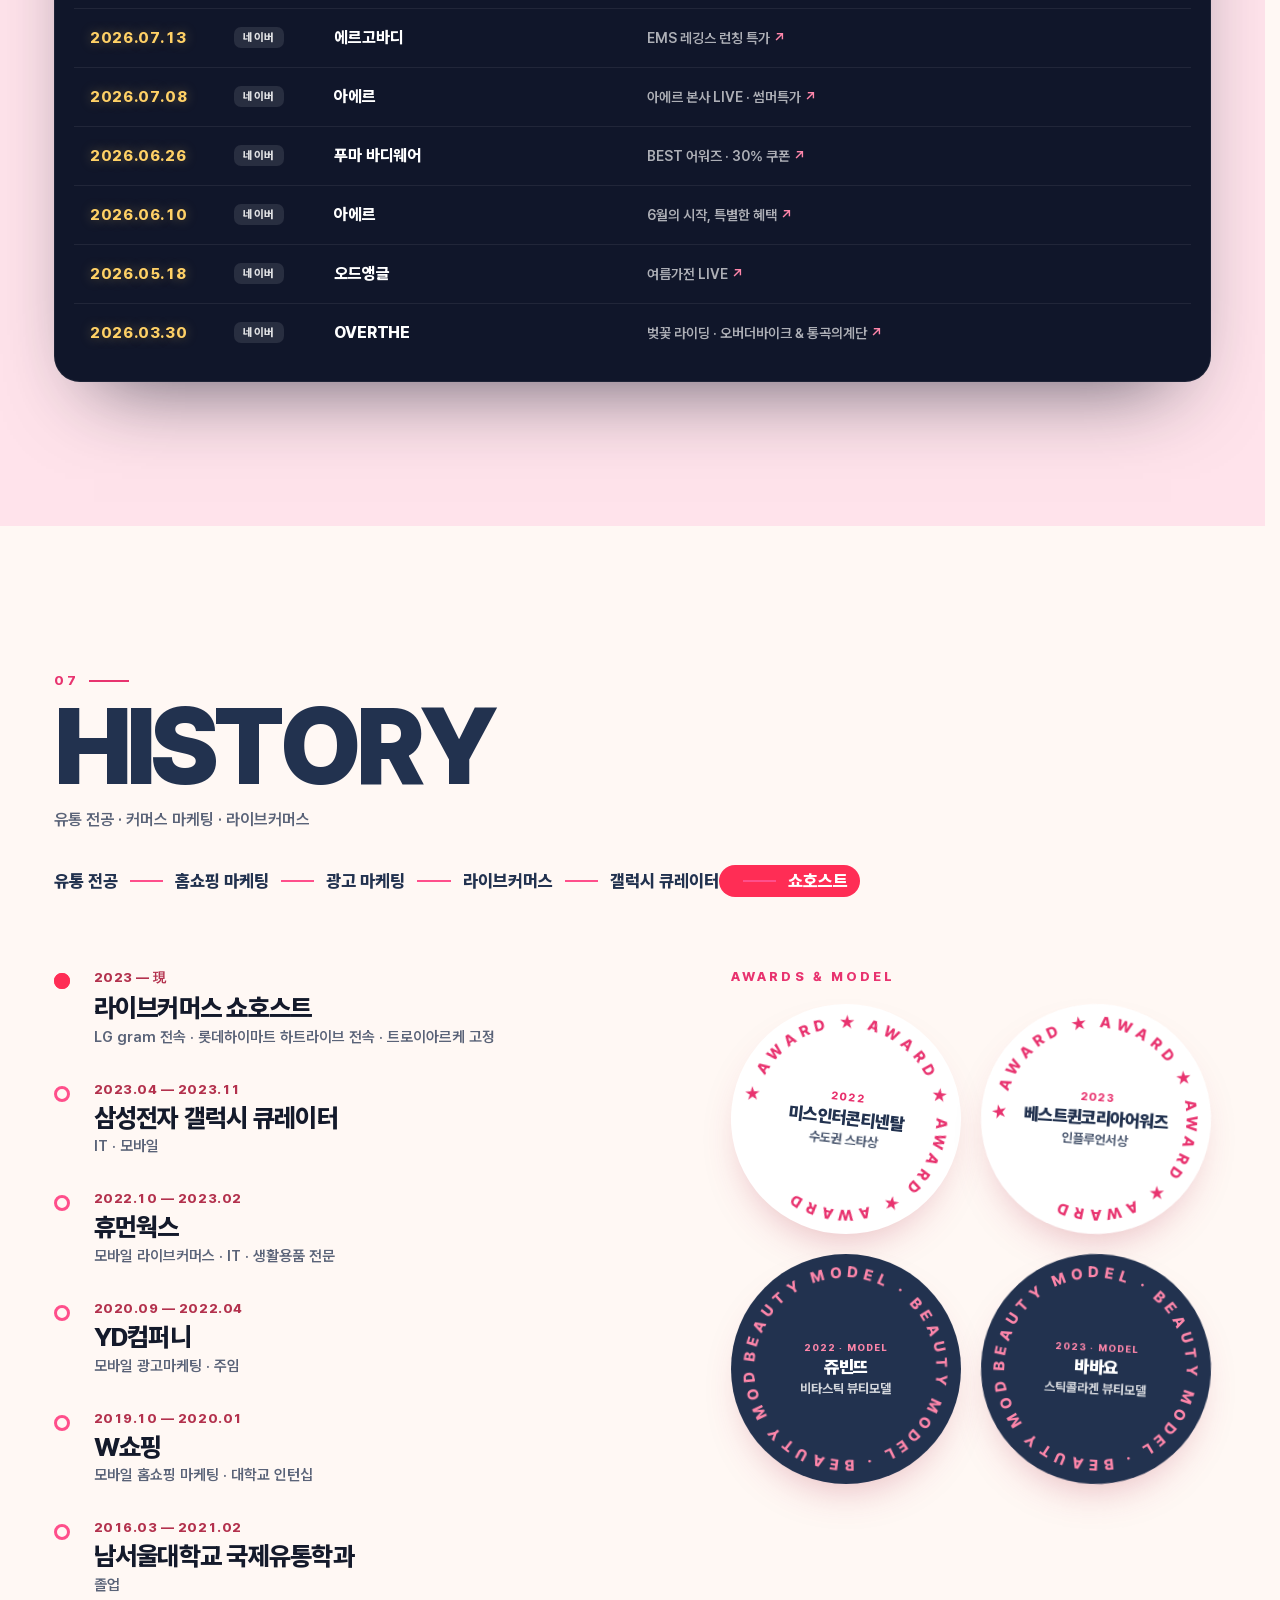
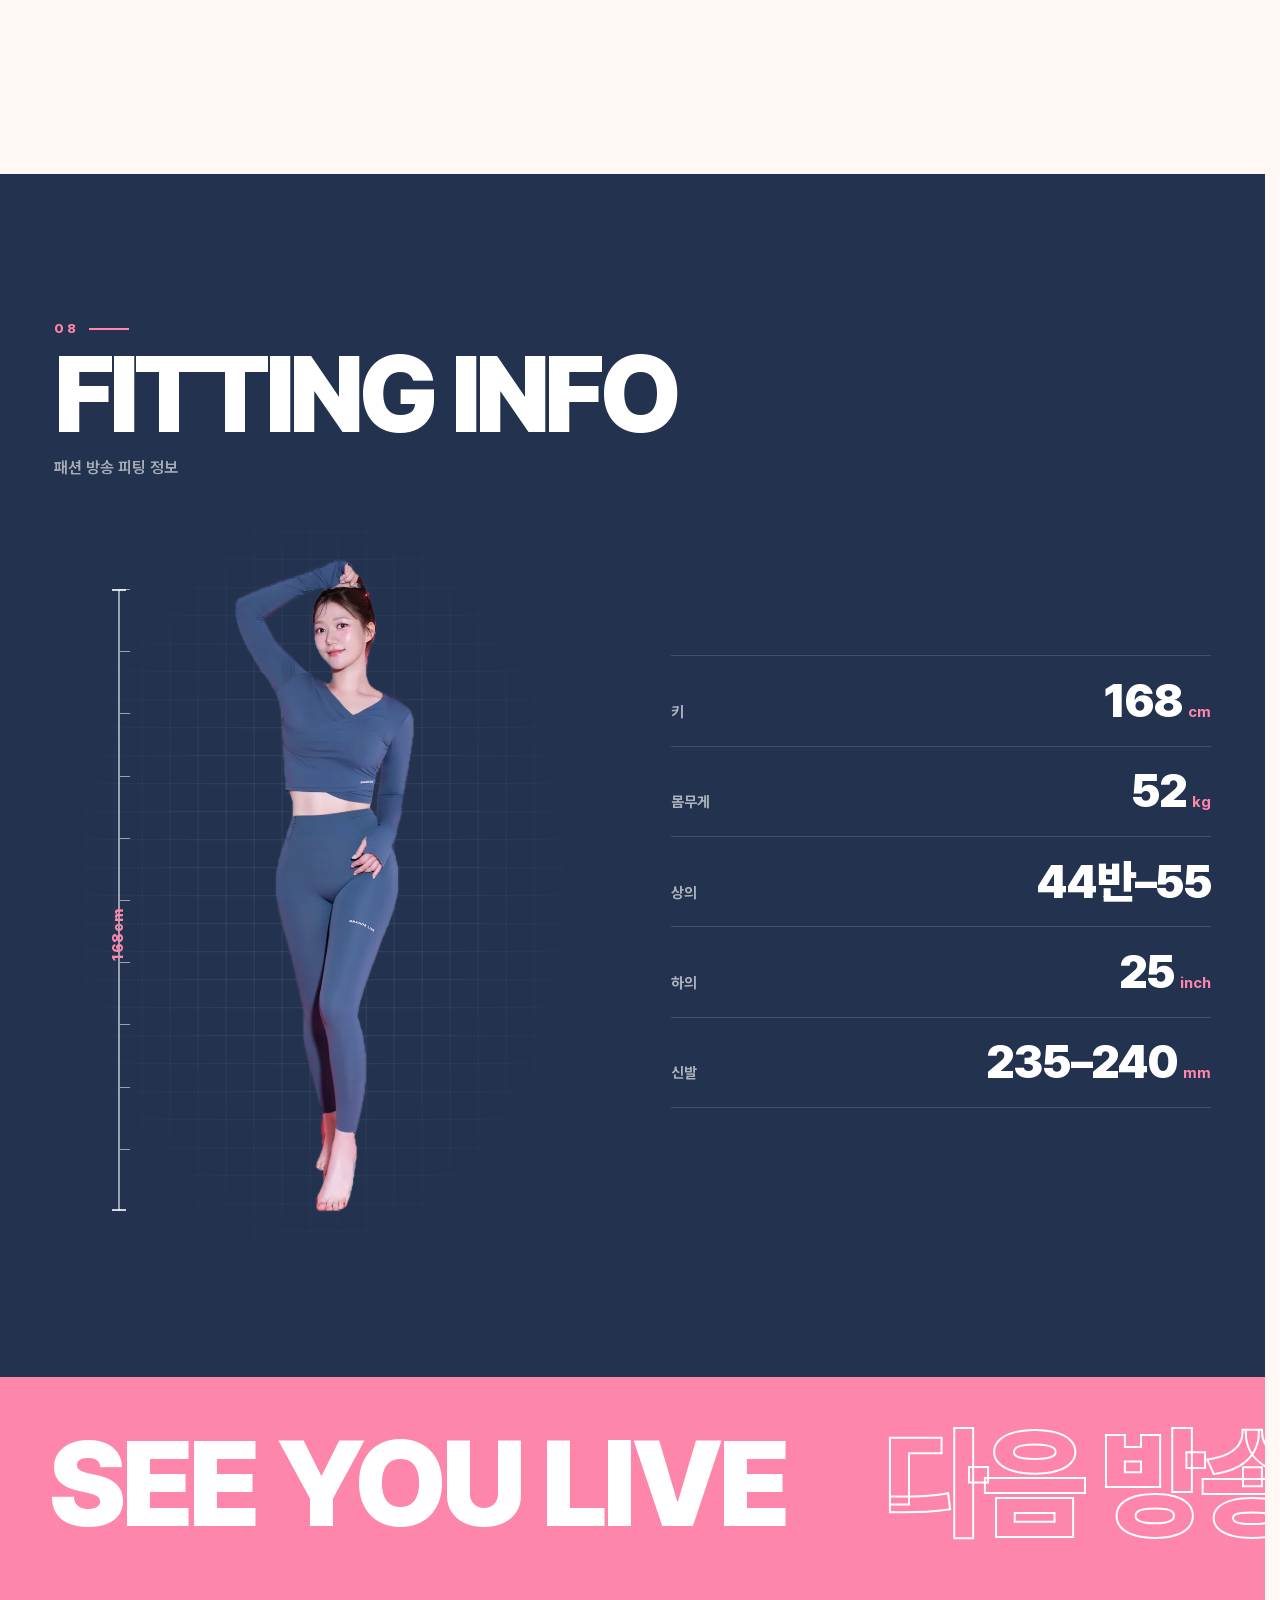
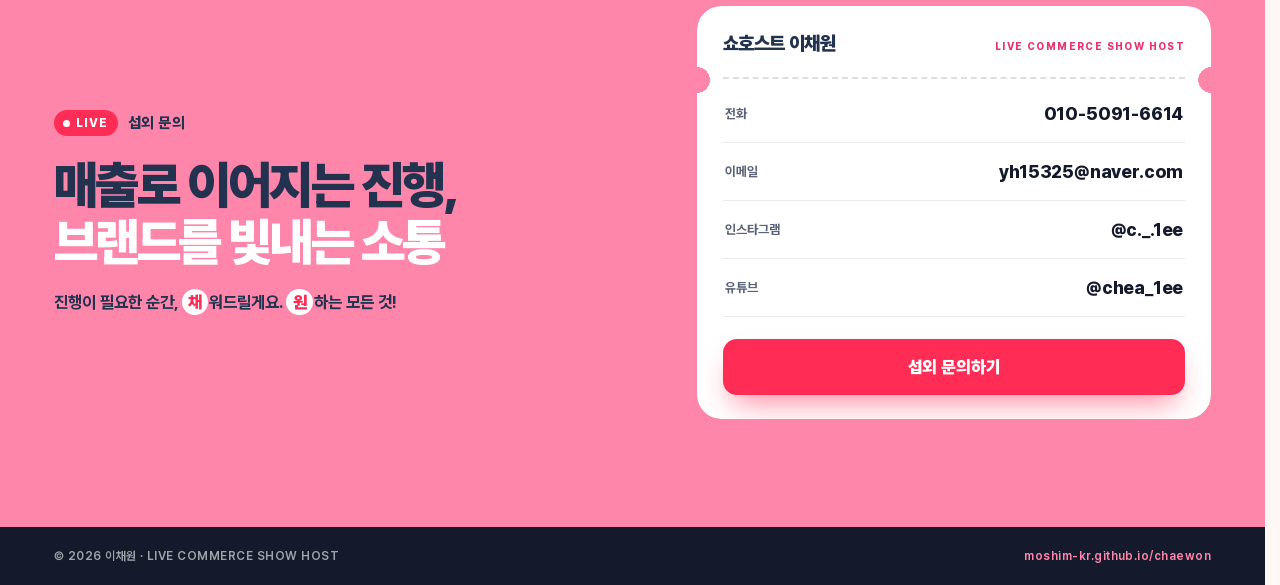
==== commit b7bffe80: "Serve from moshim-kr.github.io/chaewon and add the deploy script The BrilliantTiger org site owns br" ====
--- a/index.html
+++ b/index.html
@@ -5,7 +5,7 @@
 <meta name="viewport" content="width=device-width, initial-scale=1">
 <title>쇼호스트 이채원</title>
 <meta name="robots" content="noindex">
-<link rel="canonical" href="https://moshim.kr/chaewon/">
+<link rel="canonical" href="https://moshim-kr.github.io/chaewon/">
 <link rel="icon" href="chaewon/favicon.svg" type="image/svg+xml">
 <meta http-equiv="refresh" content="0; url=chaewon/">
 <script>location.replace('chaewon/' + location.search + location.hash);</script>
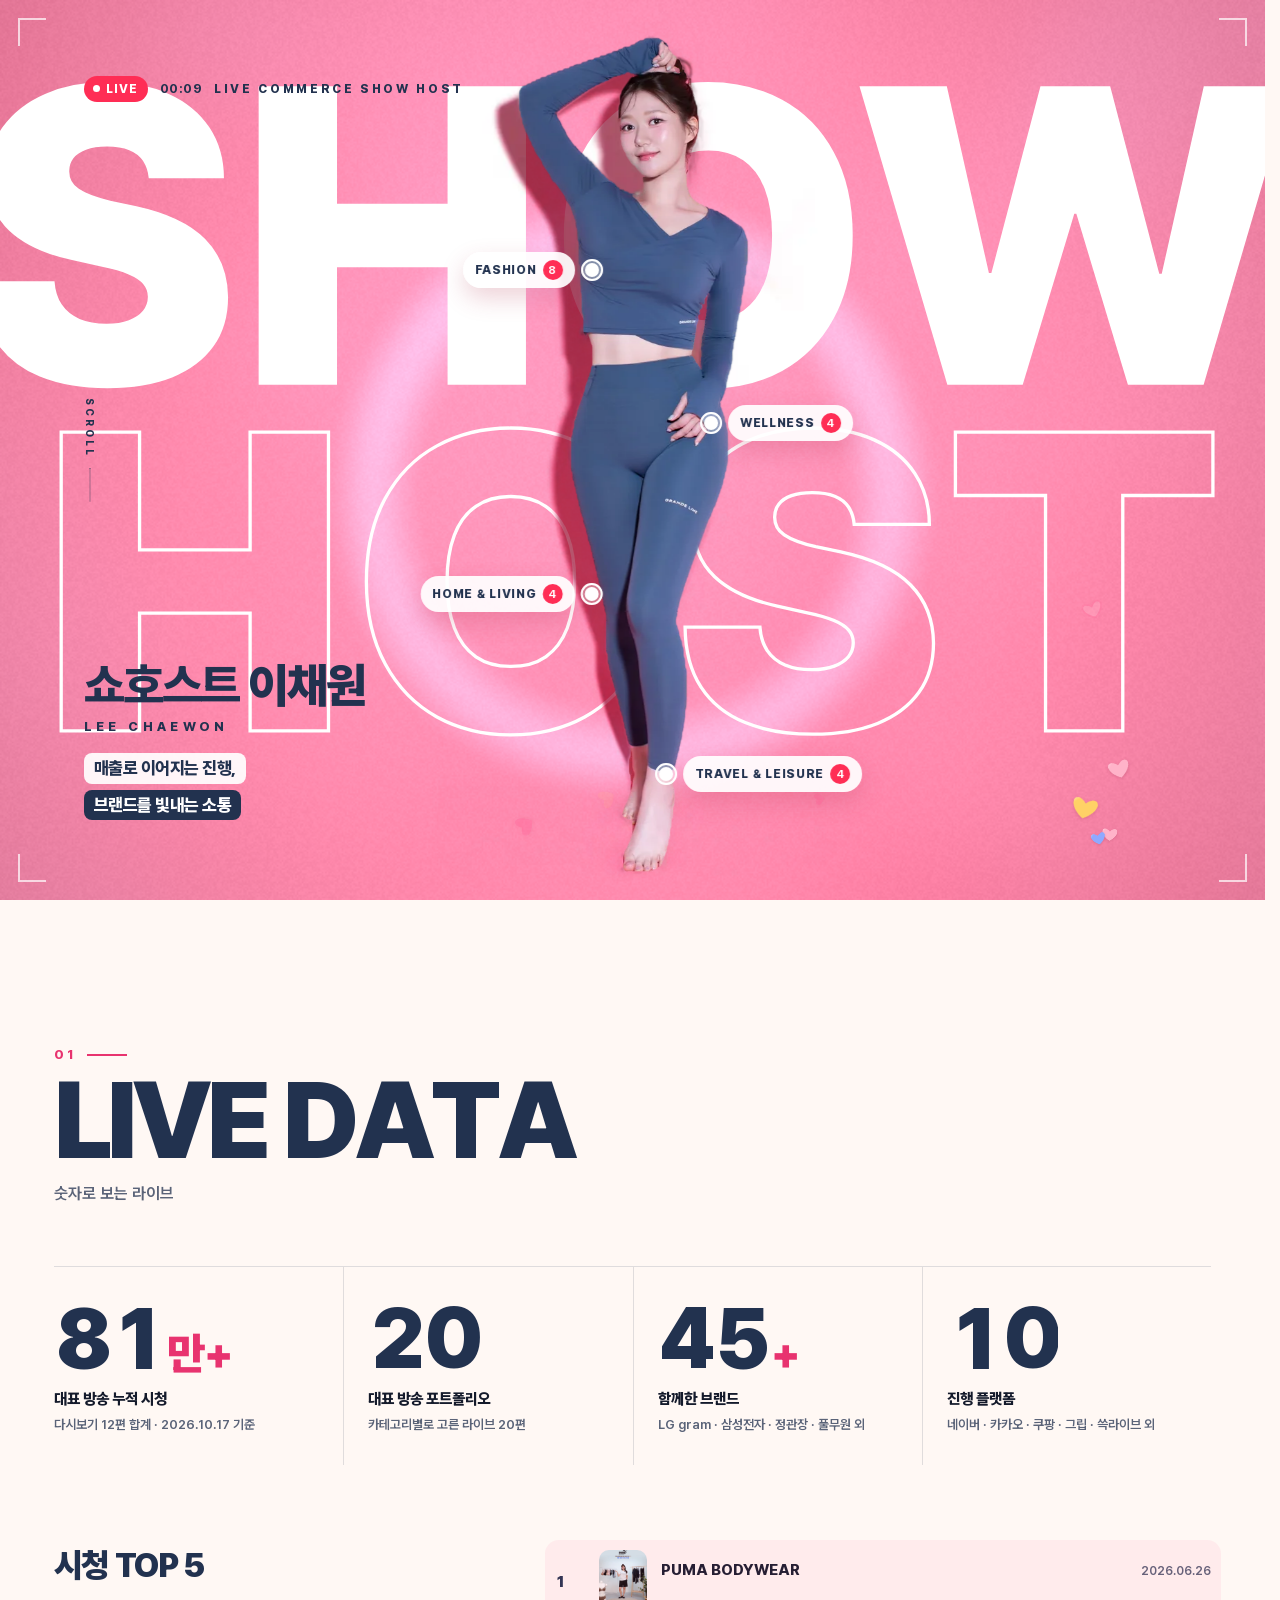
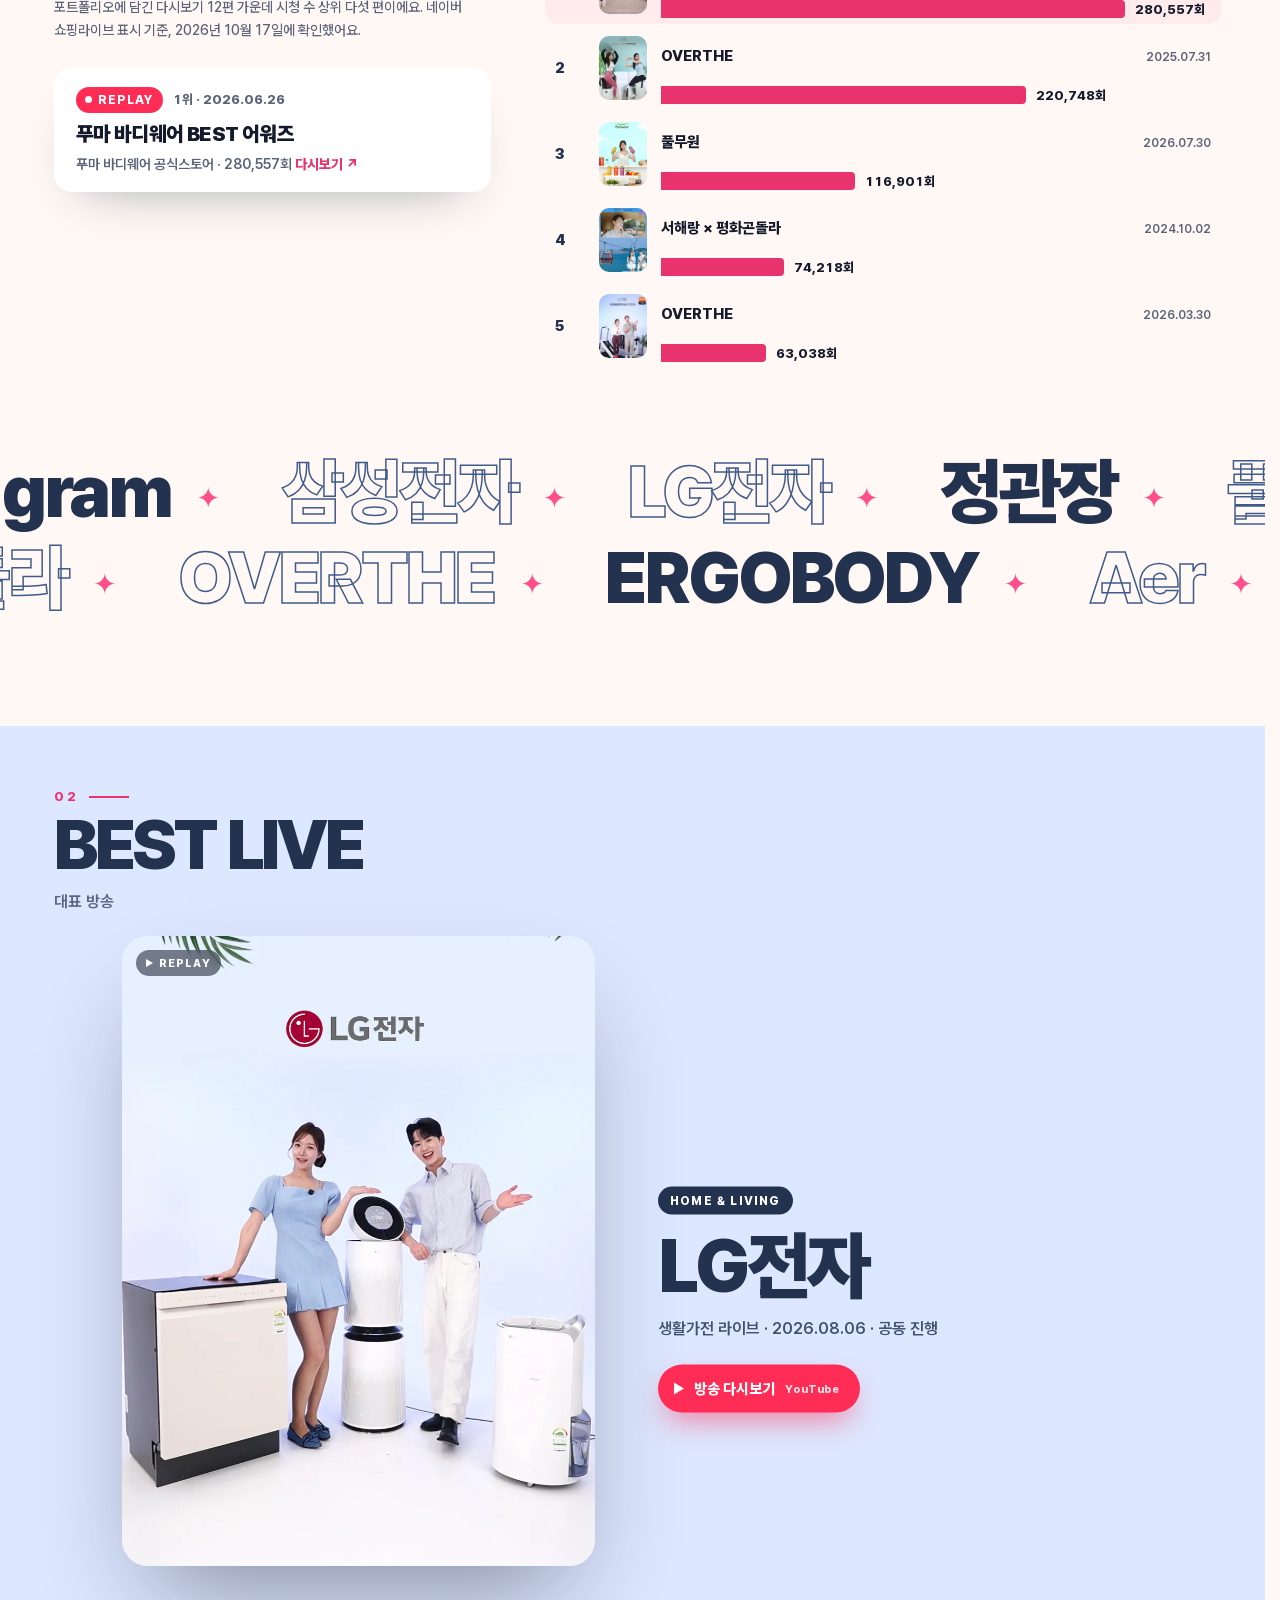
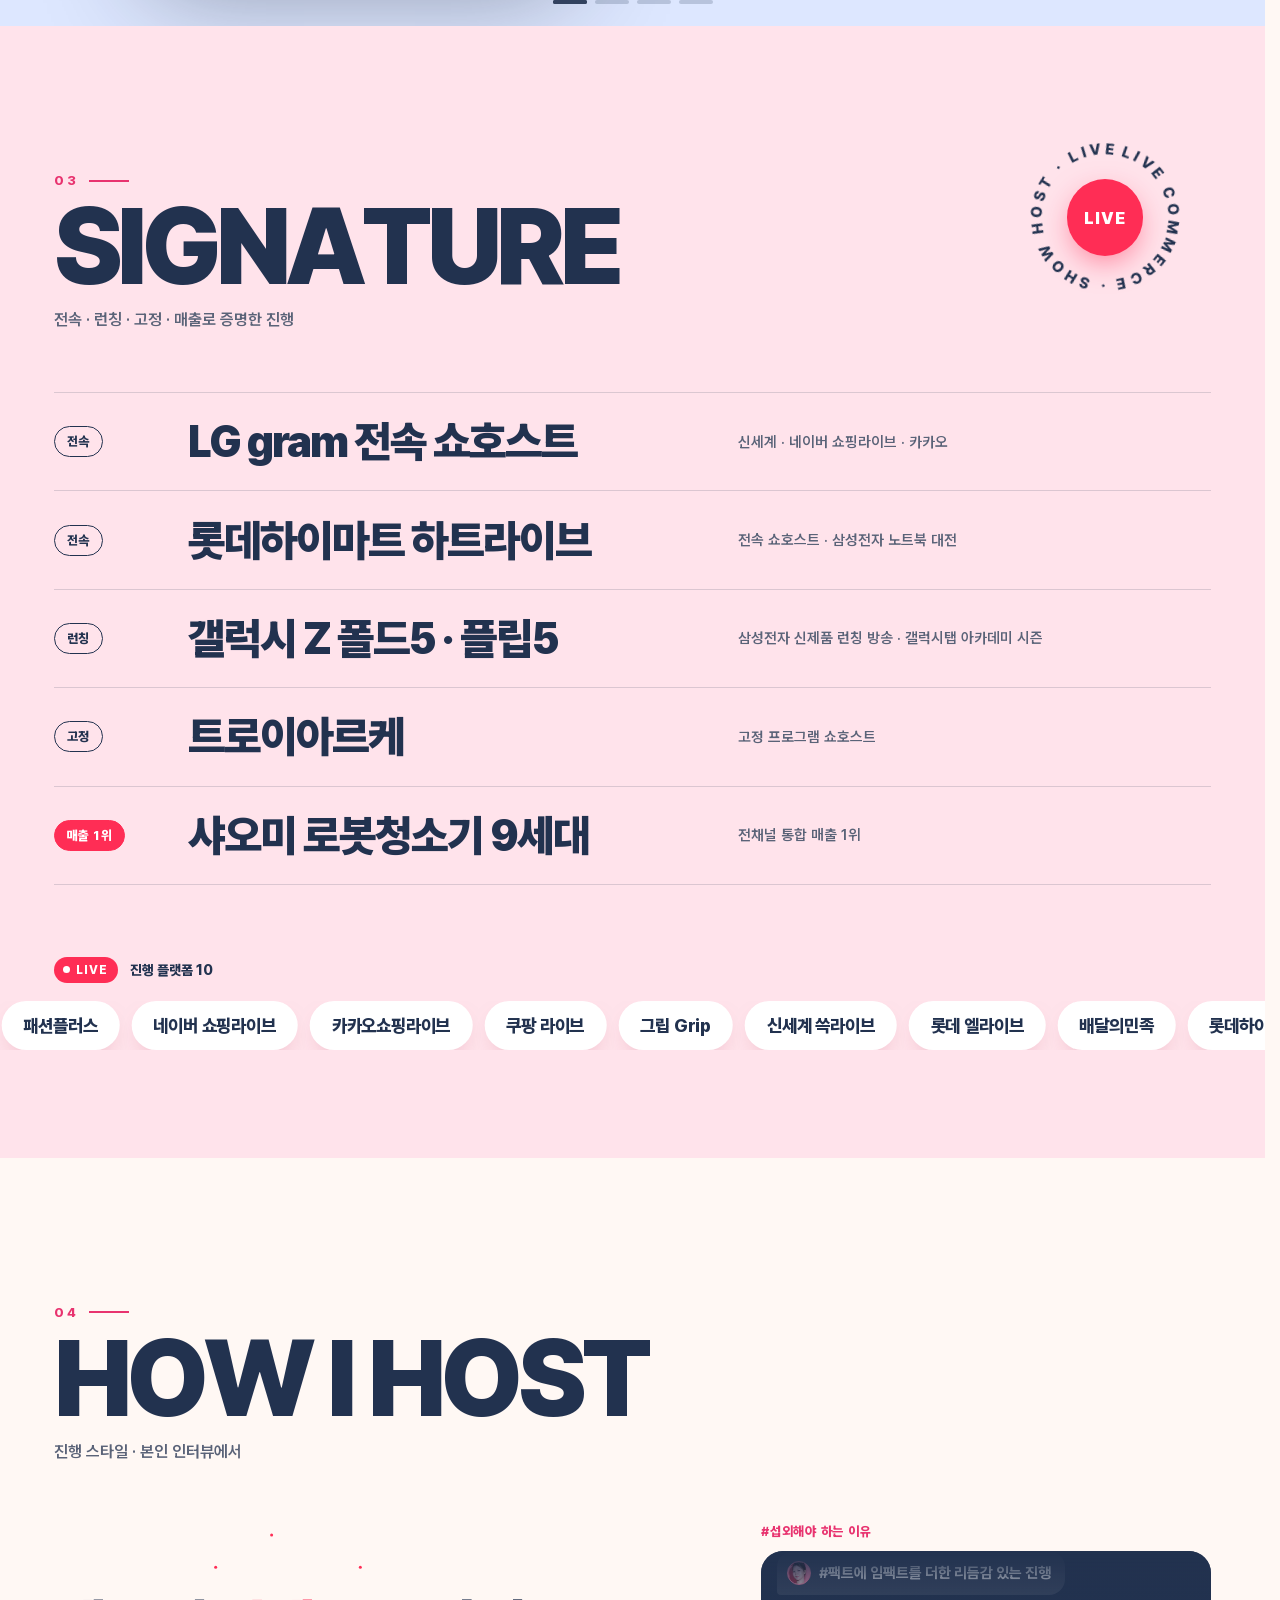
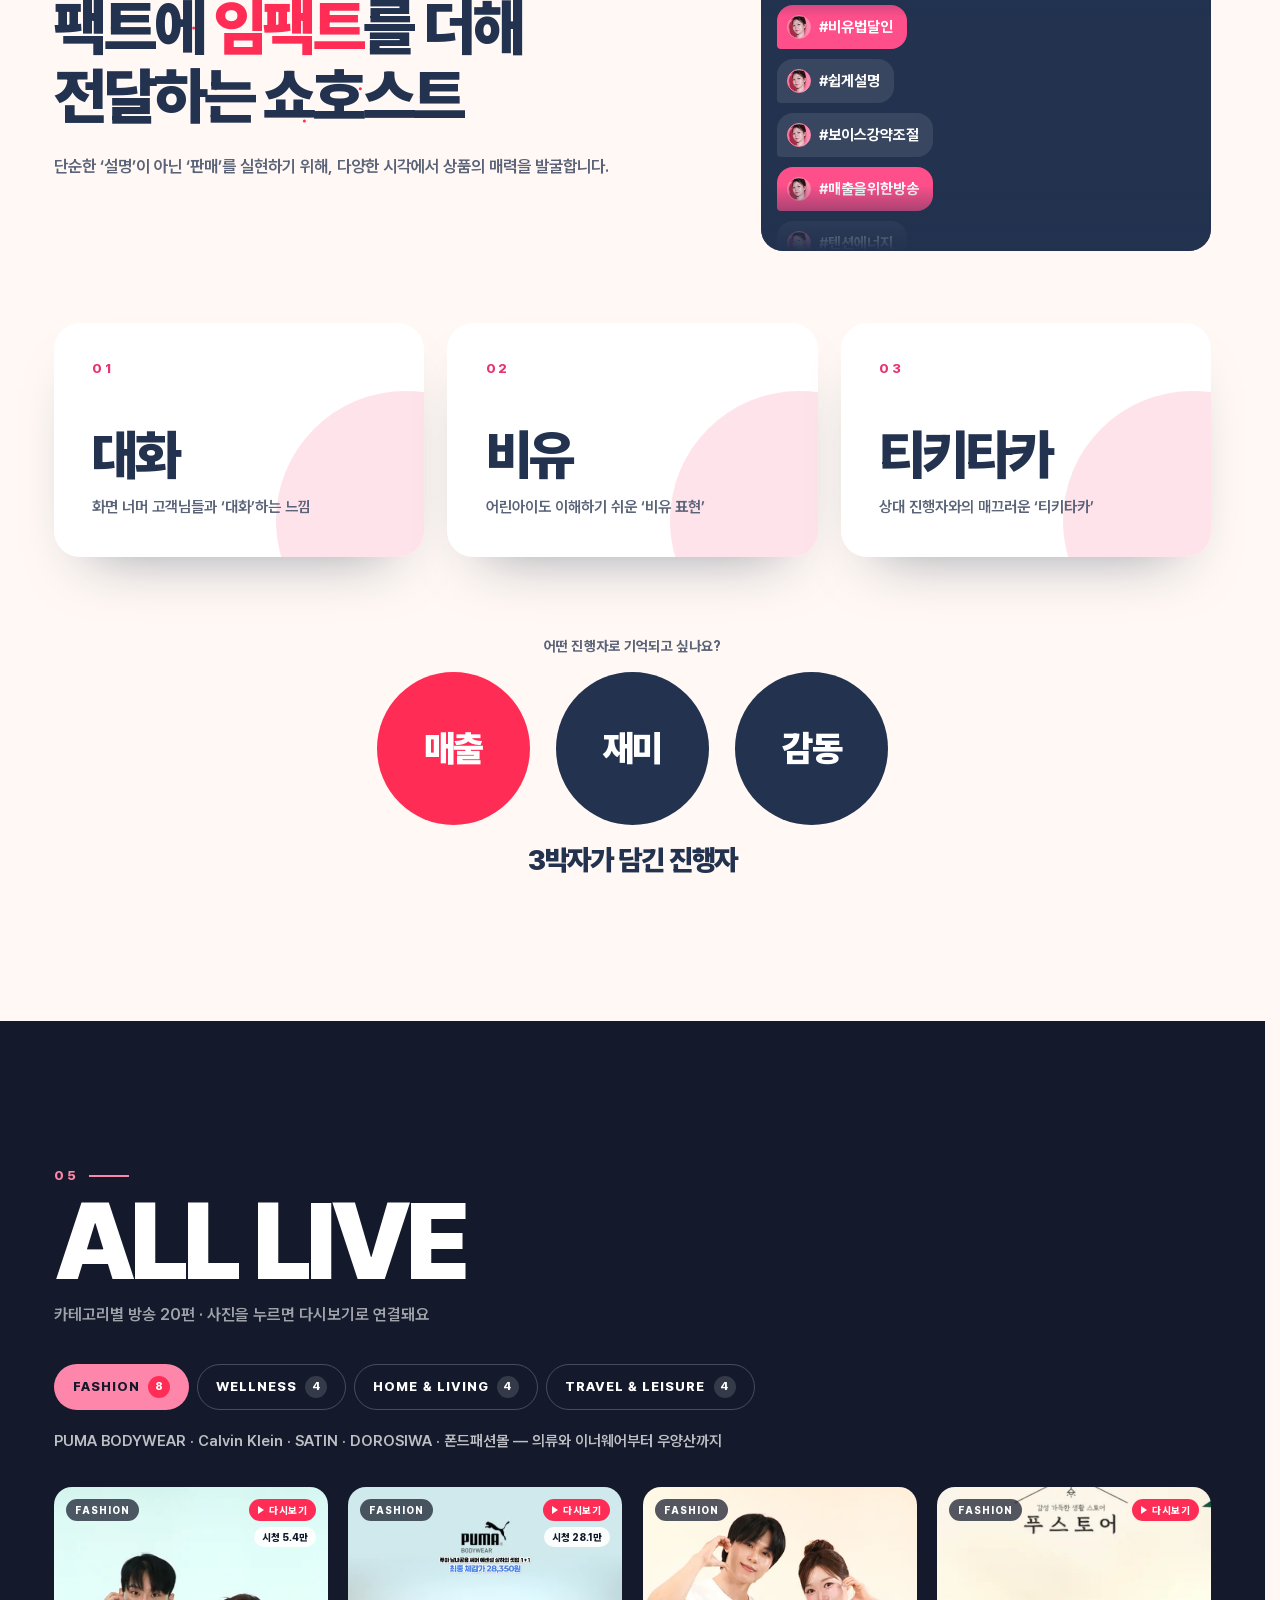
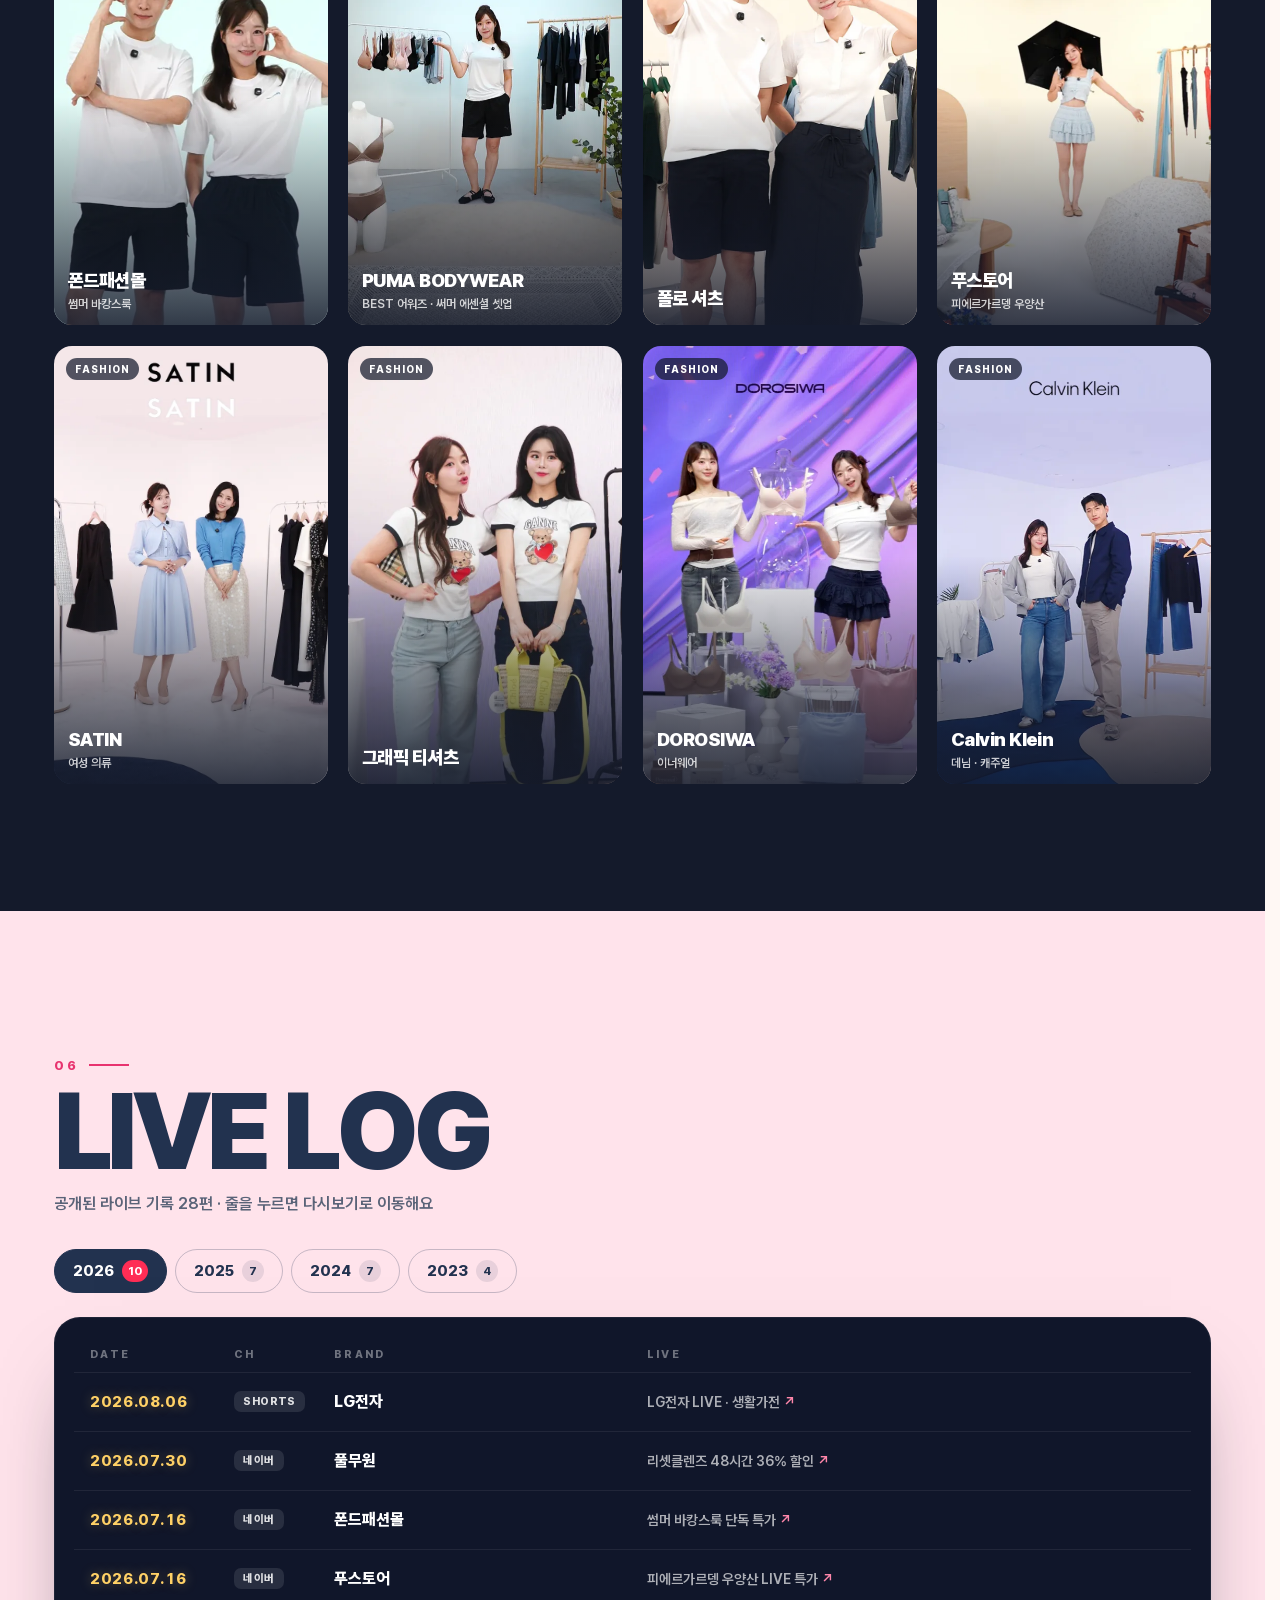
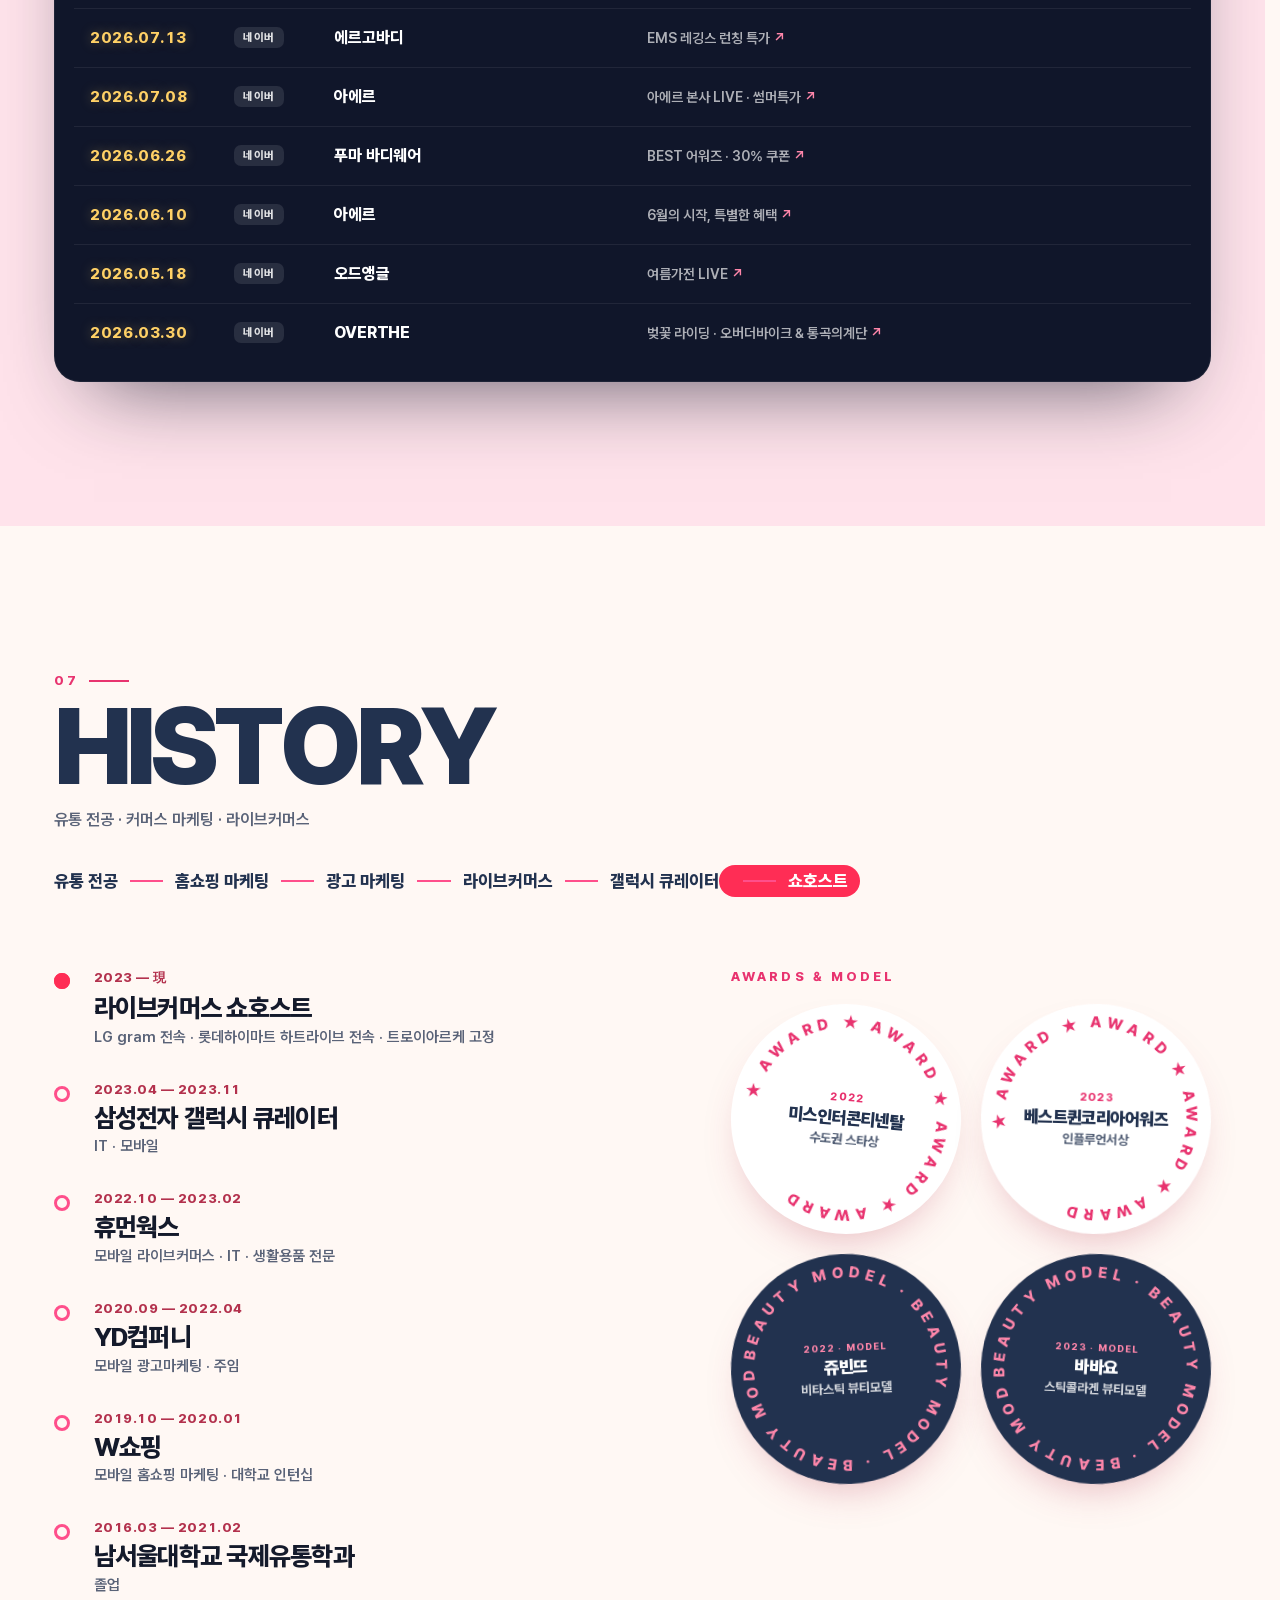
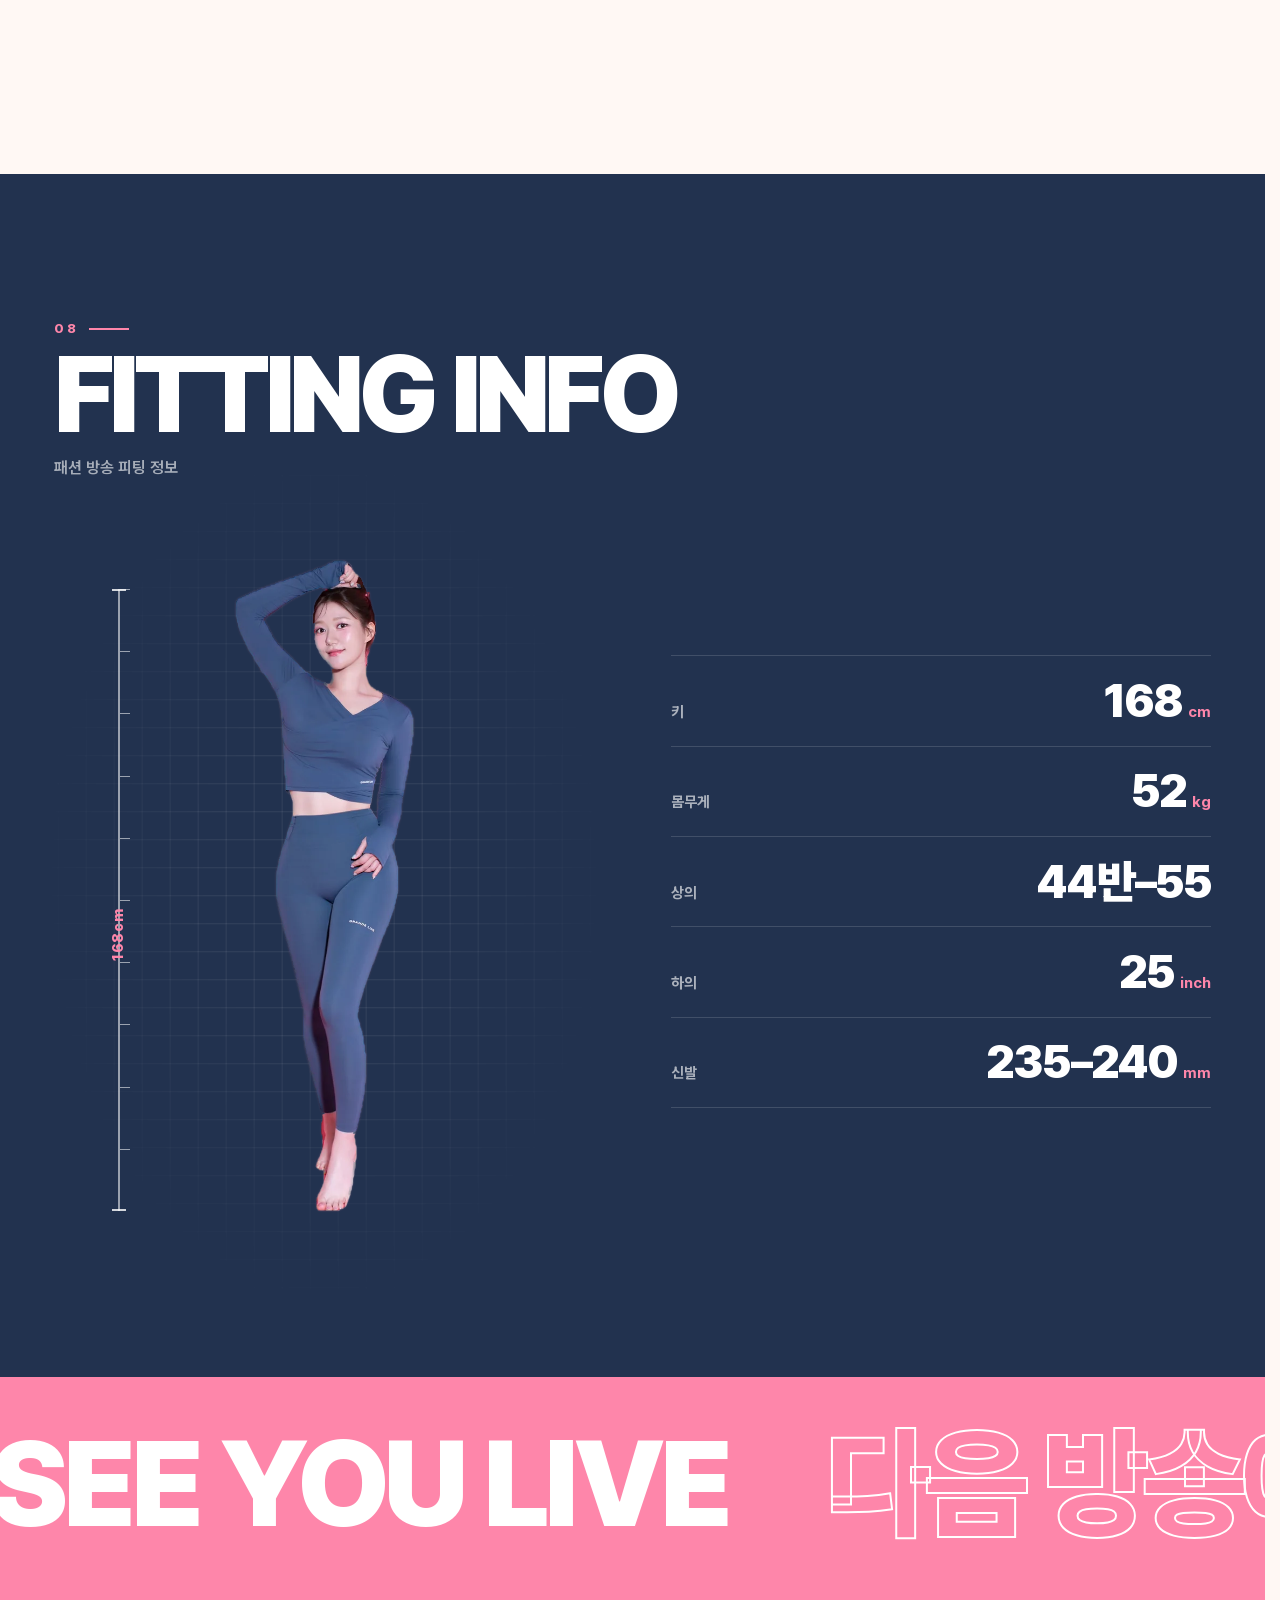
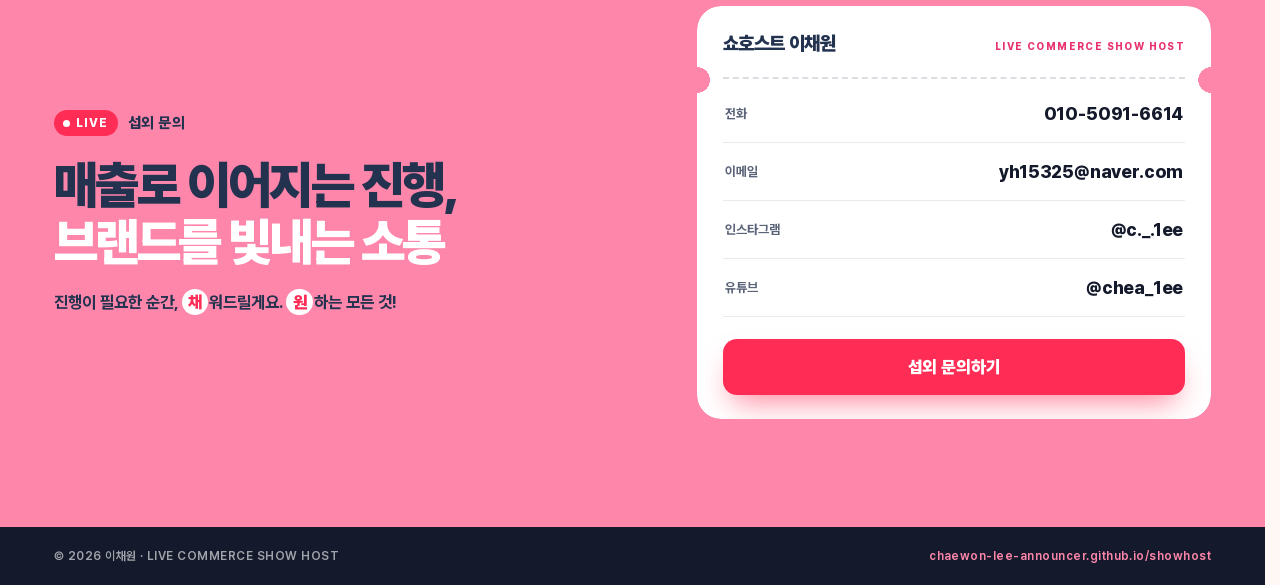
==== commit 8b373ee5: "Publish at chaewon-lee-announcer.github.io/showhost The moshim-kr org doesn't exist yet, so for now " ====
--- a/index.html
+++ b/index.html
@@ -5,7 +5,7 @@
 <meta name="viewport" content="width=device-width, initial-scale=1">
 <title>쇼호스트 이채원</title>
 <meta name="robots" content="noindex">
-<link rel="canonical" href="https://moshim-kr.github.io/chaewon/">
+<link rel="canonical" href="https://chaewon-lee-announcer.github.io/showhost/">
 <link rel="icon" href="chaewon/favicon.svg" type="image/svg+xml">
 <meta http-equiv="refresh" content="0; url=chaewon/">
 <script>location.replace('chaewon/' + location.search + location.hash);</script>
